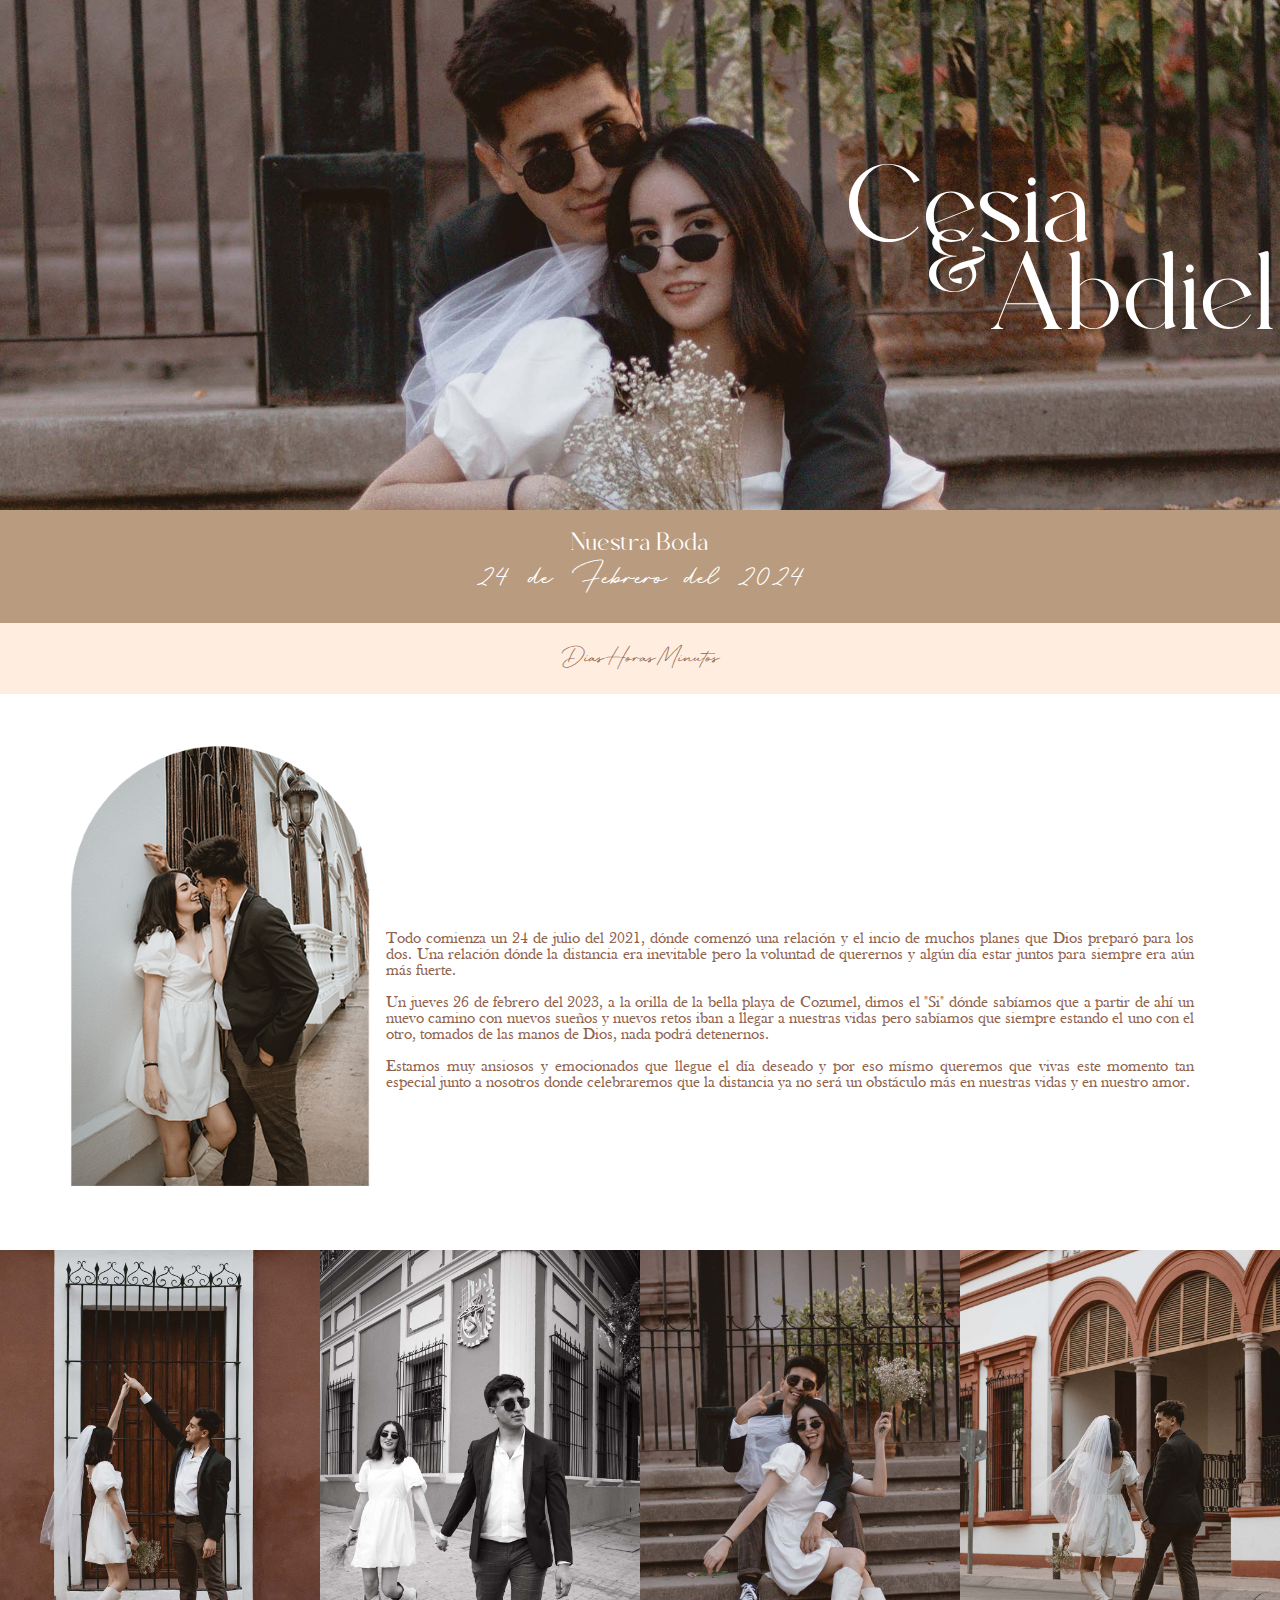
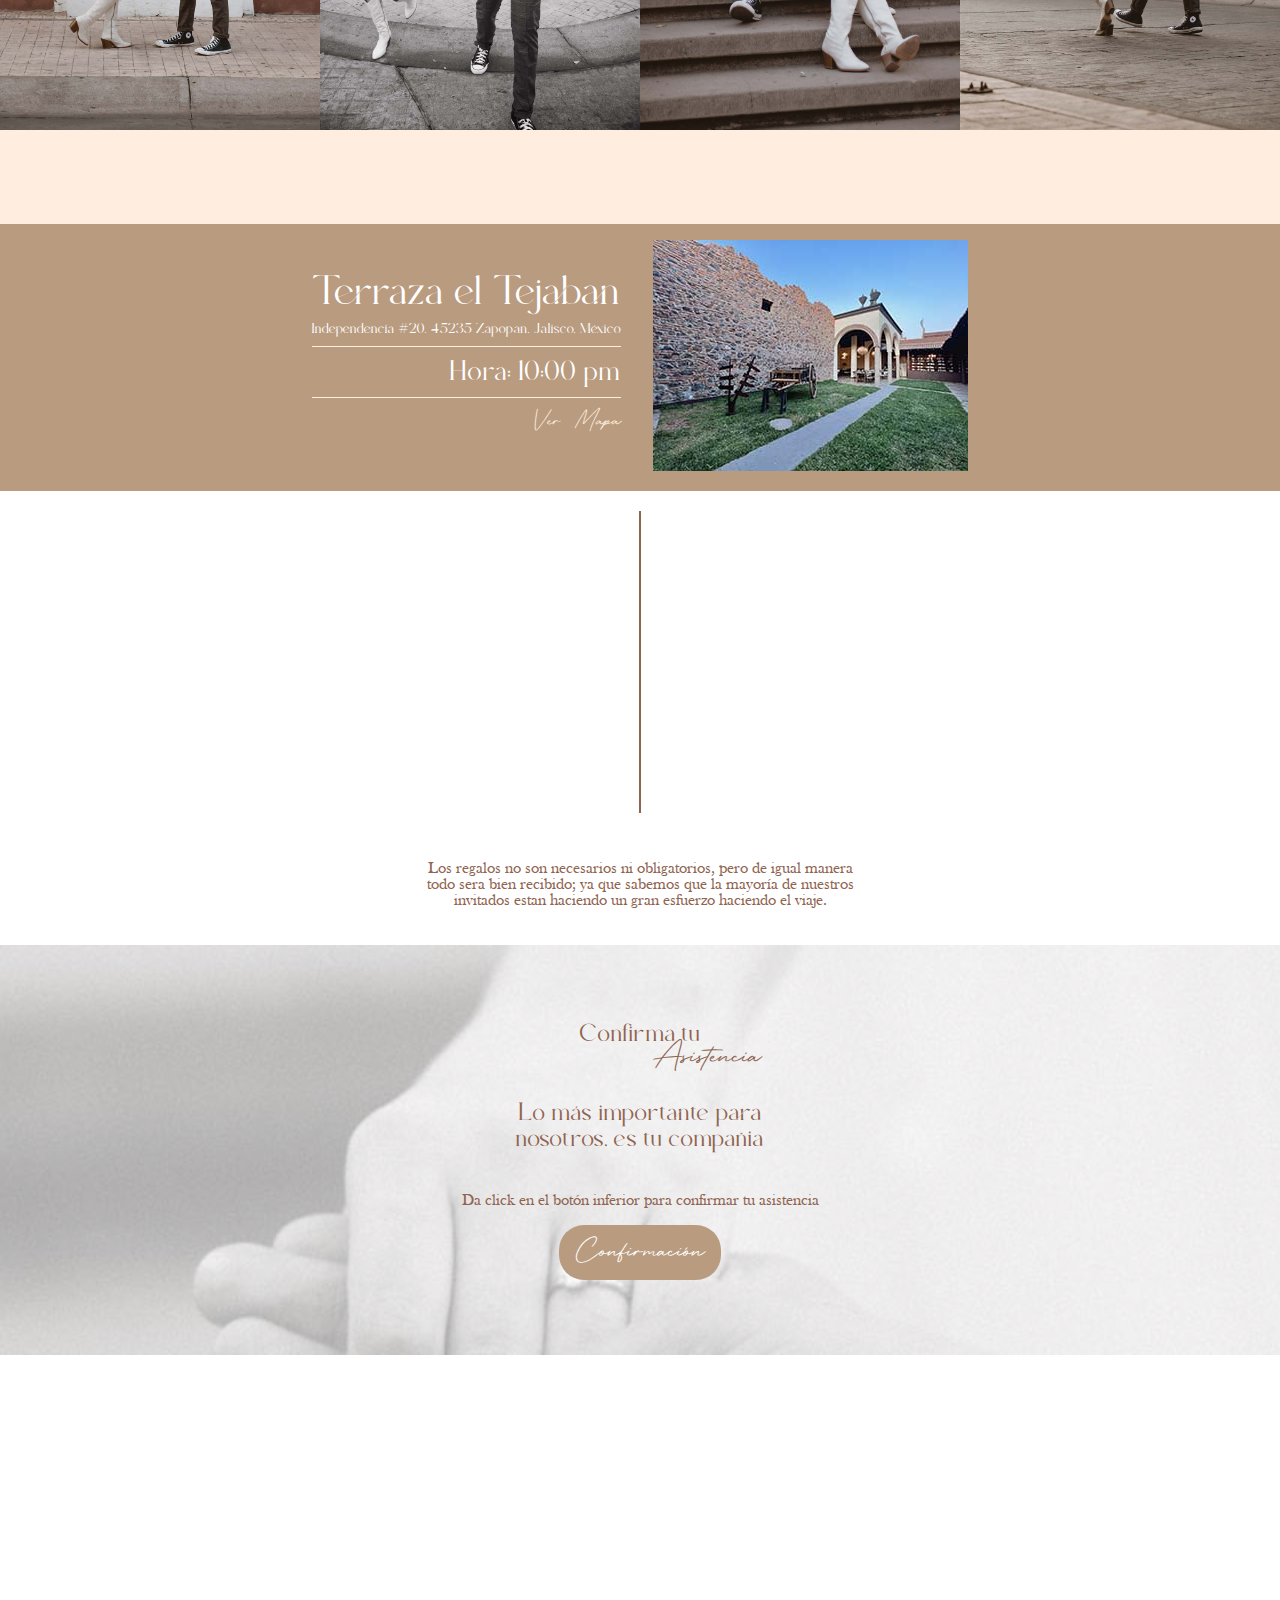
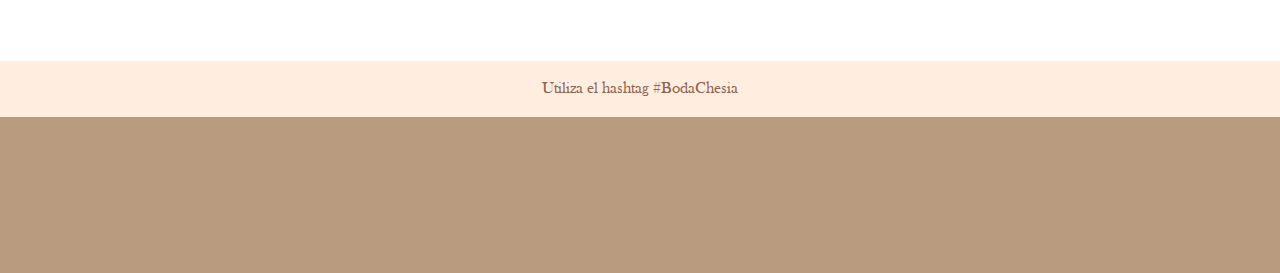
==== index.html @ f67766e8 "first commit" ====
<!DOCTYPE html>
<html lang="es">

<head>
    <meta charset="UTF-8">
    <meta name="viewport" content="width=device-width, initial-scale=1.0">
    <title>Cesia & Abdiel</title>
    <link rel="stylesheet" href="styles/fonts.css"> <!-- Link to your custom CSS -->
    <link rel="stylesheet" href="styles/styles.css"> <!-- Link to your custom CSS -->

</head>

<body>

    <!-- Header -->
    <section class="header-section">
        <div class="overlay fx-row ">
            <div class="fx-flex"></div>
            <div class="fx-flex"></div>
            <div class="fx-flex names">
                <h1 class=" fx-column fx-start">
                    <span>Cesia</span>
                    <span class="ml-10">
                        <span class="superindice">&</span><span>Abdiel</span>
                    </span>
                </h1>
            </div>
        </div>
    </section>

    <!-- Countdown -->
    <section class="countdown-section">
        <div class="inner-space section-tone-1">
            <h2 class="title-1">Nuestra Boda</h2>
            <span id="weddingDate" class="font-retro"></span>
        </div>
        <div class="inner-space section-tone-2 accent">
            <div class="fx-row">
                <div class="fx-column">
                    <span id="countdown-days" class="counter-text"></span>
                    <span class="font-retro">Dias</span>
                </div>
                <div class="fx-column">
                    <span id="countdown-hours" class="counter-text"></span>
                    <span class="font-retro">Horas</span>
                </div>
                <div class="fx-column">
                    <span id="countdown-minutes" class="counter-text"></span>
                    <span class="font-retro">Minutos</span>
                </div>
            </div>
        </div>
    </section>

    <!-- our story -->
    <section class="container">

        <div class="inner-space story-section accent">
            <div>
                <img class="story-image" data-src="./img/story.png" alt="Imagen Vertical">
            </div>

            <div>
                <div class="story-title">

                    <div class="hidden">
                        <span class="title-1">Nuestra</span>
                        <br>
                        <span class="title-2" style="margin-left: 1rem;">historia</span>
                    </div>


                </div>
                <div class="story-text">

                    <p>Todo comienza un 24 de julio del 2021, dónde comenzó una relación y
                        el incio de muchos planes que Dios preparó para los dos. Una relación
                        dónde la distancia era inevitable pero la voluntad de querernos y algún
                        día estar juntos para siempre era aún más fuerte.</p>
                    <p>Un jueves 26 de febrero del 2023, a la orilla de la bella playa de
                        Cozumel, dimos el "Si" dónde sabíamos que a partir de ahí un nuevo
                        camino con nuevos sueños y nuevos retos iban a llegar a nuestras vidas
                        pero sabíamos que siempre estando el uno con el otro, tomados de las
                        manos de Dios, nada podrá detenernos.</p>
                    <p>Estamos muy ansiosos y emocionados que llegue el día deseado y por eso
                        mísmo queremos que vivas este momento tan especial junto a nosotros
                        donde celebraremos que la distancia ya no será un obstáculo más en
                        nuestras vidas y en nuestro amor.</p>
                </div>
            </div>
        </div>
    </section>

    <!-- Gallery -->
    <!-- <section class="photo-grid ">        
        <div class="photo"><img src="./img/photo_grid_1.jpg" alt="Photo 1"></div>
        <div class="photo"><img src="./img/photo_grid_2.jpg" alt="Photo 2"></div>
        <div class="photo"><img src="./img/photo_grid_3.jpg" alt="Photo 3"></div>
        <div class="photo"><img src="./img/photo_grid_4.jpg" alt="Photo 4"></div>
    </section> -->

    <section class="photo-carousel">
        <div class="photo-wrapper">
            <div class="photo"><img src="./img/photo_grid_1.jpg" alt="Photo 1"></div>
            <div class="photo"><img src="./img/photo_grid_2.jpg" alt="Photo 2"></div>
            <div class="photo"><img src="./img/photo_grid_3.jpg" alt="Photo 3"></div>
            <div class="photo"><img src="./img/photo_grid_4.jpg" alt="Photo 4"></div>
            <div class="photo"><img src="./img/photo_grid_1.jpg" alt="Photo 1"></div>
            <div class="photo"><img src="./img/photo_grid_2.jpg" alt="Photo 2"></div>
            <div class="photo"><img src="./img/photo_grid_3.jpg" alt="Photo 3"></div>
            <div class="photo"><img src="./img/photo_grid_4.jpg" alt="Photo 4"></div>
            <div class="photo"><img src="./img/photo_grid_1.jpg" alt="Photo 1"></div>
            <div class="photo"><img src="./img/photo_grid_2.jpg" alt="Photo 2"></div>
            <div class="photo"><img src="./img/photo_grid_3.jpg" alt="Photo 3"></div>
            <div class="photo"><img src="./img/photo_grid_4.jpg" alt="Photo 4"></div>
            <div class="photo"><img src="./img/photo_grid_1.jpg" alt="Photo 1"></div>
            <div class="photo"><img src="./img/photo_grid_2.jpg" alt="Photo 2"></div>
            <div class="photo"><img src="./img/photo_grid_3.jpg" alt="Photo 3"></div>
            <div class="photo"><img src="./img/photo_grid_4.jpg" alt="Photo 4"></div>
        </div>
    </section>

    <!-- RSVP -->
    <section class="rsvp-section">
        <div class="inner-space section-tone-2 accent" style="margin-top: -4px;">
            <div class="fx-column hidden">
                <div>
                    <span class="title-1">Nos vemos en</span>
                    <br>
                    <span class="title-2" style="margin-left: 96px;">Guadalajara</span>
                </div>
            </div>

        </div>

        <div class="inner-space section-tone-1 rsvp-content">
            <div class="rsvp-text">
                <span class="rsvp-title">Terraza el Tejaban</span>
                <span class="rsvp-address">Independencia #20. 45235 Zapopan, Jalisco, México</span>
                <div class="rsvp-hour">
                    <span>Hora: </span>
                    <span id="weddingHour"></span>
                </div>
                <div class="rsvp-button">
                    <a href="https://maps.app.goo.gl/MXtgRLuuPYEogQt9A" class="font-retro" target="_blank">Ver Mapa</a>
                </div>
            </div>
            <div class="rsvp-image">
                <img data-src="./img/place_photo.jpeg" alt="Foto del lugar">
            </div>

        </div>

    </section>


    <!-- Gifts -->
    <section class="container">

        <div class="inner-space gift-section accent">

            <div class="gift-options">
                <a class="gift-option hidden"
                    href="https://www.amazon.com.mx/wedding/abdiel-hernández-cesia-moreno-tijuana-baja-california-february-2024/registry/2X92RBMS6CH62"
                    target="_blank">
                    <h4 class="font-retro gift-option-title">Mesa de regalos</h4>
                    <img data-src="./img/gift.jpg" alt="Imagen de Regalo">
                    <span class="gift-option-name">Amazon Wishlist</span>
                </a>

                <span class="h-separator"></span>
                <span class="v-separator"></span>

                <div class="gift-option hidden">
                    <h4 class="font-retro gift-option-title">LLuvia de Sobres</h4>
                    <img data-src="./img/letter.jpg" alt="Imagen de Sobre">
                    <span class="gift-option-name">
                        BBVA
                        <br>
                        4152 3139 1448 2109
                        <br>
                        Abdiel Hernández
                    </span>
                </div>
            </div>

            <p>
                Los regalos no son necesarios ni obligatorios, pero de igual manera <br class="br">
                todo sera bien recibido; ya que sabemos que la mayoría de nuestros <br class="br">
                invitados estan haciendo un gran esfuerzo haciendo el viaje.
            </p>


        </div>
    </section>

    <!-- Confirmation -->
    
    <section>
        <div class="confirmation-section parallax">
            <div class="container">
                <div class="overlay fx-column  ">

                    <div>
                        <span class="title-1 accent">Confirma tu</span>
                        <br>
                        <span class="title-2 accent" style="margin-left: 135px;">Asistencia</span>
                    </div>

                    <p class="title-1 accent">Lo más importante para <br class="br">nosotros, es tu compañia</p>

                    <p class="accent">Da click en el botón inferior para confirmar tu asistencia</p>

                    <a class="pill"
                        href="https://api.whatsapp.com/send?phone=6672749006&text=¡Hola! Quiero confirmar mi asistencia para tu boda. Nombre(s):"
                        target="_blank">Confirmación</a>

                </div>
            </div>
        </div>
    </section>



    <!-- Hotels -->
    <section class="hotels-section fx-column hidden">

        <div>
            <span class="title-1 accent">Sugerencias de</span>
            <br>
            <span class="title-2 accent" style="margin-left: 110px;">Hospedaje</span>
        </div>

        <ul class="hotel-items">
            <li>
                <p>City Express Plus by Marriot <br>Guadalajara Palomar</p>
                <a class="pill pill-small " href="https://maps.app.goo.gl/CATogBm2qXoJynQ46" target="_blank">Ver
                    mapa</a>
            </li>
            <li>
                <p>Microtel Inn & Suits by <br>Wyndham Guadalajara Sur</p>
                <a class="pill pill-small " href="https://maps.app.goo.gl/UjNMhFTZEELiPrJ59" target="_blank">Ver
                    mapa</a>
            </li>
            <li>
                <p>Hotel Marquiz</p>
                <a class="pill pill-small " href="https://maps.app.goo.gl/MMKZqws3uz5RB5eQ6" target="_blank">Ver
                    mapa</a>
            </li>
            <li>
                <p>Ramada Encore Guadalajra Sur</p>
                <a class="pill pill-small " href="https://maps.app.goo.gl/v4FWWHQpMEMhumqv8" target="_blank">Ver
                    mapa</a>
            </li>
        </ul>


    </section>

    <!-- Footer -->
    <footer>
        <div class="inner-space section-tone-2 accent">
            <div>
                <span>Utiliza el hashtag #BodaChesia</span>
            </div>

        </div>

        <div class="section-tone-1" style="padding: 64px 0;">
            <span class="title-2 hidden">¡Te esperamos!</span>
        </div>

    </footer>

    <script src="index.js"></script> <!-- Link to your custom JS script -->
    <script>
        const eventInfo = {
            date: '2024-02-24T22:00:00Z'
        };


        document.addEventListener('DOMContentLoaded', function () {
            setWeedingDate(eventInfo.date);
            initCountdown(eventInfo.date);
            loadImages();
            initScollElements();
            initCarousel();            
        });
    </script>
</body>

</html>
---- styles/fonts.css ----
/* Add your custom CSS styles here */
/* For custom fonts, use @font-face to import them */
@font-face {
    font-family: 'Baskvill';
    src: url('../fonts/BASKVILL.TTF') format('truetype');
}

@font-face {
    font-family: 'SacredValley';
    src: url('../fonts/Sacred_Valley.ttf') format('truetype');
}

@font-face {
    font-family: 'RetroSignature';
    src: url('../fonts/retro-signature.regular.otf') format('opentype');
}
---- styles/styles.css ----
:root {
    --primary-color: #b99b80;
    --secondary-color: #ffeedf;
    --accent-color: #8f6450;
}


.container {
    width: 100%;
    margin-right: auto;
    margin-left: auto;
}

@media (min-width: 576px) {
    .container {
        max-width: 540px;
    }
}

@media (min-width: 768px) {
    .container {
        max-width: 720px;
    }
}

@media (min-width: 992px) {
    .container {
        max-width: 960px;
    }
}

@media (min-width: 1200px) {
    .container {
        max-width: 1140px;
    }
}

.primary {
    color: var(--primary-color);
}

.secondary {
    color: var(--secondary-color);
}

.accent {
    color: var(--accent-color);
}


body {
    font-family: 'Baskvill', sans-serif;
    margin: 0;
    font-weight: lighter;
    color: var(--primary-color)
}


.header-section {
    position: relative;
    background-image: url('../img/header.jpg');
    background-size: 112%;
    background-repeat: no-repeat;
    background-position: top center;
    background-position-y: -6.25rem;
    height: 12.5rem;


}


.overlay {
    position: absolute;
    top: 0;
    left: 0;
    width: 100%;
    height: 100%;
    text-align: center;
    color: #fff;



}

.fx-row {
    display: flex;
    flex-direction: row;
    justify-content: center;
    align-items: center;
}

.fx-wrap {
    flex-wrap: wrap;
}

.fx-flex {
    flex: 1;
}

.fx-column {
    display: flex;
    flex-direction: column;
    justify-content: center;
    align-items: center;
}

.fx-start {
    box-sizing: border-box;
    place-content: flex-start;
    align-items: flex-start;
}

h1,
h2,
h3,
h4,
h5 {
    font-weight: lighter;
    margin: 0;
}

.title-1 {
    font-size: 1.5625rem;
    font-family: 'SacredValley', sans-serif;
}

.title-2 {
    font-size: 2.875rem;
    font-family: 'RetroSignature', sans-serif;
    line-height: 1.375rem;
}



.superindice {
    font-size: 0.8em;
    /* Ajusta el tamaño según tus preferencias */
    vertical-align: text-top;
}

.ml-10 {
    margin-left: 1.9375rem;
}



.countdown-section {
    text-align: center;
}


.inner-space {
    padding: 1.25rem 0;
}

.section-tone-1 {
    color: white;
    background-color: var(--primary-color);
}


.section-tone-2 {
    background-color: var(--secondary-color);
}

#weddingDate {
    font-size: 3rem;
}

.font-retro {
    font-family: 'RetroSignature', sans-serif;
    font-size: 2rem;
}

.counter-text {
    font-family: 'Baskvill';
    font-size: 2rem;
    padding: 0 1rem;
}

.story-section .story-title {
    margin: 0 1rem;
}

.story-section .story-title,
.story-section .story-text,
.story-section .story-image {
    padding-top: 2rem;
}

.container p {
    margin-left: 1rem;
    margin-right: 1rem;
}

.story-title {
    flex-direction: row;
    box-sizing: border-box;
    display: flex;
    place-content: center flex-end;
    align-items: center;
}


.story-image {
    max-width: 18.75rem;
}

.story-text {
    text-align: justify;
}


.photo-grid {
    display: grid;
    grid-template-columns: repeat(4, 1fr);
}

.effect {
    opacity: 1;
    transition: opacity 0.5s;
}

.hidden {
    opacity: 0;
    transition: opacity 0.5s ease;
}

.photo img {
    width: 100%;
    height: auto;
}




.photo-carousel {
    overflow-x: auto;
    white-space: nowrap;
}

.photo-wrapper {
    display: inline-flex;
    transition: transform 0.5s ease-out;
}

.photo-carousel .photo {
    flex: 0 0 25%;
    /* Ajusta el ancho de cada foto según tus necesidades */

    /* Espacio entre fotos */
}

.photo-carousel .photo img {
    max-width: 100%;
}





.names {
    font-size: 1.375rem;
    display: inline-block;
    line-height: 1.375rem;
    font-family: 'SacredValley', sans-serif;
}

.story-section {
    display: flex;
    flex-direction: column;
    justify-content: center;
    align-items: center;
    margin-bottom: 2.5rem;
}

.rsvp-content {

    font-family: 'SacredValley', sans-serif;
    padding: 1rem 2rem;
}

.rsvp-title {
    font-size: 2.58rem;
}

.rsvp-text {
    flex-direction: column;
    box-sizing: border-box;
    display: flex;
    place-content: stretch flex-start;
    align-items: stretch;
    max-width: 100%;
    text-align: center;
}

.rsvp-address {

    font-size: .9rem;
    line-height: 2rem;
}

.rsvp-hour {
    font-size: 1.78rem;
    padding: 0.625rem 0;
    text-align: right;

    border: 0.0625rem solid var(--secondary-color);
    border-right: none;
    border-left: none;
}

.rsvp-button {
    text-align: right;
    margin: 0.5rem 0;
}

.rsvp-button a {
    text-decoration: none;
    color: var(--secondary-color);
}

.rsvp-image {
    text-align: center;
}




.gift-section {
    height: 100%;
    flex-direction: column;
    box-sizing: border-box;
    display: flex;
    place-content: stretch flex-start;
    align-items: stretch;
    max-width: 100%;
    gap: 2rem;
}

.gift-section .gift-options {
    flex-direction: column;
    box-sizing: border-box;
    display: flex;
    place-content: center flex-start;
    align-items: center;
    gap: 2rem;
}

.gift-option {
    height: 18.75rem;
    flex-direction: column;
    box-sizing: border-box;
    display: flex;
    place-content: center;
    align-items: center;
}

.gift-option .gift-option-title {
    font-size: 3.5rem;

}

.gift-option .gift-option-name {
    font-size: 1.4rem;
    text-align: center;
    height: 3.25rem;
    flex-direction: column;
    box-sizing: border-box;
    display: flex;
    place-content: center;
    align-items: center;

}


.gift-section a {
    text-decoration: none;
    color: var(--accent-color);
}

.gift-section p {
    text-align: center;

}

.gift-section .h-separator {
    width: 20%;
    border: 0.0625rem solid var(--accent-color);
    border-right: none;
    border-left: none;
}

.gift-section .v-separator {
    height: 18.75rem;
    border: 0.0625rem solid var(--accent-color);
}

.gift-option {
    min-width: 17.375rem;
}

.gift-option img {
    max-width: 11.25rem;
}


.confirmation-section {
    position: relative;
    background-image: url('../img/confirmation.jpg');
    background-size: 185%;
    background-repeat: no-repeat;
    background-position-x: center;
    background-position-y: bottom;
    height: 25rem;
}

.confirmation-section .overlay {
    color: var(--primary-color);
    background-color: rgba(255, 255, 255, .66);
    text-align: center;
}

.pill {
    padding: 0.5rem 1rem;
    background-color: var(--primary-color);
    color: #fff;
    border-radius: 1.5625rem;
    cursor: pointer;
    font-family: 'RetroSignature';
    font-size: 2.5rem;
    text-decoration: none;
}

.pill-small {
    padding: 0.25rem 0.5rem;
    font-size: 1.5rem;
}

.parallax-container .pill {
    position: absolute;
    bottom: -1.5rem;
    left: 50%;
    transform: translateX(-50%);
}


.hotels-section {
    margin: 4rem 0;
}

.hotels-section .hotel-items {
    height: 100%;
    flex-direction: column;
    box-sizing: border-box;
    display: flex;
    place-content: stretch flex-start;
    align-items: stretch;
    max-width: 100%;
}

.grid-container {
    display: grid;
    grid-template-columns: repeat(2, 1fr);
    grid-template-rows: repeat(2, 1fr);
    gap: 0.625rem;
}

.grid-item {
    padding: 1.25rem;
    text-align: center;
}

footer {
    text-align: center;
}

.parallax-container {
    position: relative;
    overflow: hidden;    
    height: 25rem;
}

.parallax-container .parallax {
    position: absolute;
    top: 0;
    left: 0;
    right: 0;
    bottom: 0;
    z-index: -1;
}

.parallax-container .parallax img {
    opacity: 0;
    position: absolute;
    left: 50%;
    bottom: 0;
    min-width: 100%;
    min-height: 100%;
    -webkit-transform: translate3d(0, 0, 0);
    transform: translate3d(0, 0, 0);
    -webkit-transform: translateX(-50%);
    transform: translateX(-50%);
}


/* Extra small devices (phones, portrait) */
@media only screen and (max-width: 767px) {

    /* CSS for phones in portrait mode */
    .h-separator {
        display: block;
    }

    .v-separator {
        display: none;
    }

    .br {
        display: none;
    }
}


/* Extra small devices (phones, landscape) */
@media only screen and (min-width: 768px) and (max-width: 991px) {



    /* CSS for phones in landscape mode */
    .header-section {
        background-size: cover;
        background-size: 116%;
        background-position-y: -12.5rem;
        height: 25.625rem;
    }

    .names {
        font-size: 2.1rem;
        display: inline-block;
        line-height: 2.1875rem;
    }

    .ml-10 {
        margin-left: 2.875rem;
    }

    .story-section {

        flex-direction: row;
        box-sizing: border-box;
        display: flex;
        place-content: center space-evenly;
        align-items: center;
    }

    .rsvp-content {
        flex-direction: row;
        box-sizing: border-box;
        display: flex;
        place-content: flex-start space-evenly;
        align-items: center;
    }

    .gift-section .gift-options {
        height: 100%;
        flex-direction: row;
        box-sizing: border-box;
        display: flex;
        place-content: center space-evenly;
        align-items: stretch;
    }

    .confirmation-section {
        height: 25.625rem;

        background-size: 120%;

        background-position-x: left;
        background-position-y: bottom;
    }

    .hotels-section .hotel-items {

        flex-direction: row;
        box-sizing: border-box;
        display: flex;
        place-content: center space-between;
        align-items: center;
        flex-flow: wrap;
        gap: 2rem
    }

    .hotels-section .hotel-items p {
        min-height: 2.25rem;
    }

}

/* Small devices (tablets) */
@media only screen and (min-width: 992px) and (max-width: 1199px) {

    /* CSS for tablets */
    .header-section {
        background-size: cover;
        background-size: 120%;
        background-position-y: -20.75rem;
        height: 31.875rem;
    }

    .names {
        font-size: 3.5rem;
        display: inline-block;
        line-height: 3.5rem;
    }

    .ml-10 {
        margin-left: 5rem;
    }

    .story-section {

        flex-direction: row;
        box-sizing: border-box;
        display: flex;
        place-content: center space-evenly;
        align-items: center;
    }

    .rsvp-content {
        flex-direction: row;
        box-sizing: border-box;
        display: flex;
        place-content: center;
        align-items: center;
        gap: 2rem;
    }

    .gift-section .gift-options {
        height: 100%;
        flex-direction: row;
        box-sizing: border-box;
        display: flex;
        place-content: center space-evenly;
        align-items: stretch;
    }

    .confirmation-section {
        height: 25.625rem;

        background-size: 120%;

        background-position-x: left;
        background-position-y: bottom;
    }

    .hotels-section .hotel-items {

        flex-direction: row;
        box-sizing: border-box;
        display: flex;
        place-content: center space-between;
        align-items: center;
        flex-flow: wrap;
        gap: 2rem
    }

    .hotels-section .hotel-items p {
        min-height: 2.25rem;
    }
}

/* Medium devices (small PCs and desktops) */
@media only screen and (min-width: 1200px) and (max-width: 1599px) {
    /* CSS for small PCs/desktops */

    .header-section {
        background-size: cover;
        background-size: 100%;
        background-position-y: -25rem;
        height: 31.875rem;
    }

    .names {
        font-size: 3.5rem;
        display: inline-block;
        line-height: 3.5rem;
    }

    .ml-10 {
        margin-left: 5rem;
    }

    .story-section {

        flex-direction: row;
        box-sizing: border-box;
        display: flex;
        place-content: center center;
        align-items: center;
    }

    .rsvp-content {
        flex-direction: row;
        box-sizing: border-box;
        display: flex;
        place-content: center;
        align-items: center;
        gap: 2rem
    }

    .gift-section .gift-options {
        height: 100%;
        flex-direction: row;
        box-sizing: border-box;
        display: flex;
        place-content: center space-evenly;
        align-items: stretch;
    }

    .confirmation-section {
        height: 25.625rem;

        background-size: 120%;

        background-position-x: left;
        background-position-y: -71.875rem;
    }

    .hotels-section .hotel-items {

        flex-direction: row;
        box-sizing: border-box;
        display: flex;
        place-content: center space-between;
        align-items: center;
        flex-flow: wrap;
        gap: 2rem
    }

    .hotels-section .hotel-items p {
        min-height: 2.25rem;
    }

}

/* Large devices (large PCs and desktops) */
@media only screen and (min-width: 1600px) {

    /* CSS for large PCs/desktops */
    .header-section {
        background-size: cover;
        background-size: 100%;
        background-position-y: -27rem;
        height: 44.375rem;
    }

    .names {
        font-size: 3.5rem;
        display: inline-block;
        line-height: 3.5rem;
    }

    .ml-10 {
        margin-left: 5rem;
    }

    .story-section {

        flex-direction: row;
        box-sizing: border-box;
        display: flex;
        place-content: center center;
        align-items: center;

        padding: 5rem 0;
    }

    .rsvp-content {
        flex-direction: row;
        box-sizing: border-box;
        display: flex;
        place-content: center;
        align-items: center;
        gap: 2rem
    }

    .gift-section .gift-options {
        height: 100%;
        flex-direction: row;
        box-sizing: border-box;
        display: flex;
        place-content: center space-evenly;
        align-items: stretch;
    }

    .confirmation-section {
        height: 25.625rem;

        background-size: 115%;

        background-position-x: left;
        background-position-y: -97.0625rem;
    }

    .hotels-section .hotel-items {

        flex-direction: row;
        box-sizing: border-box;
        display: flex;
        place-content: center space-between;
        align-items: center;
        flex-flow: wrap;
        gap: 2rem
    }

    .hotels-section .hotel-items p {
        min-height: 2.25rem;
    }
}

/* Large devices (large PCs and desktops) */
@media only screen and (min-width: 2400px) {

    /* CSS for large PCs/desktops */
    .header-section {
        background-size: cover;
        background-size: 100%;
        background-position-y: -51rem;
        height: 44.375rem;
    }

    .names {
        font-size: 3.5rem;
        display: inline-block;
        line-height: 3.5rem;
    }

    .ml-10 {
        margin-left: 5rem;
    }

    .story-section {

        flex-direction: row;
        box-sizing: border-box;
        display: flex;
        place-content: center center;
        align-items: center;

        padding: 5rem 0;
    }

    .rsvp-content {
        flex-direction: row;
        box-sizing: border-box;
        display: flex;
        place-content: center;
        align-items: center;
        gap: 2rem
    }

    .gift-section .gift-options {
        height: 100%;
        flex-direction: row;
        box-sizing: border-box;
        display: flex;
        place-content: center space-evenly;
        align-items: stretch;
    }

    .confirmation-section {
        height: 25.625rem;

        background-size: 100%;

        background-position-x: left;
        background-position-y: -130rem;
    }

    .hotels-section .hotel-items {

        flex-direction: row;
        box-sizing: border-box;
        display: flex;
        place-content: center space-between;
        align-items: center;
        flex-flow: wrap;
        gap: 2rem
    }

    .hotels-section .hotel-items p {
        min-height: 2.25rem;
    }
}


/* Styles for screens greater than mobile */
@media only screen and (min-width: 768px) {

    /* Add your styles here */
    .h-separator {
        display: none;
    }

    .v-separator {
        display: block;
    }
}
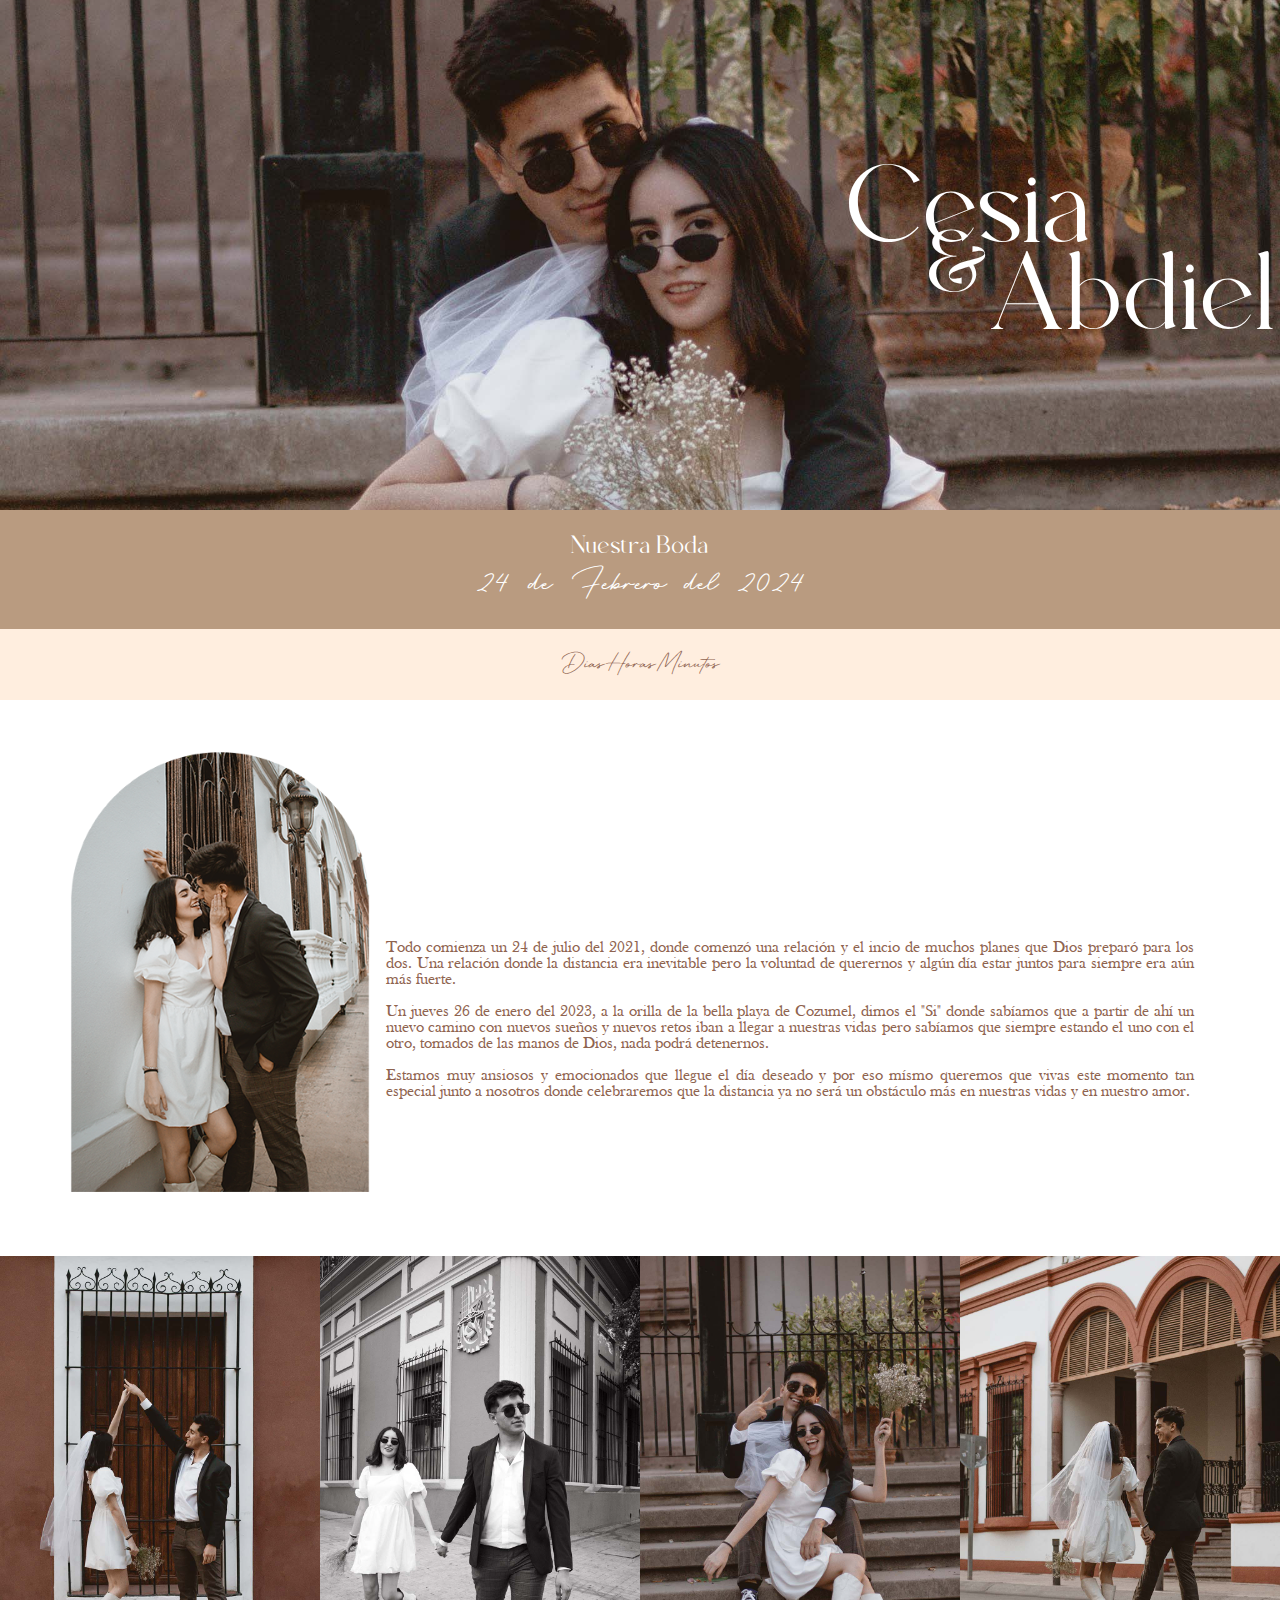
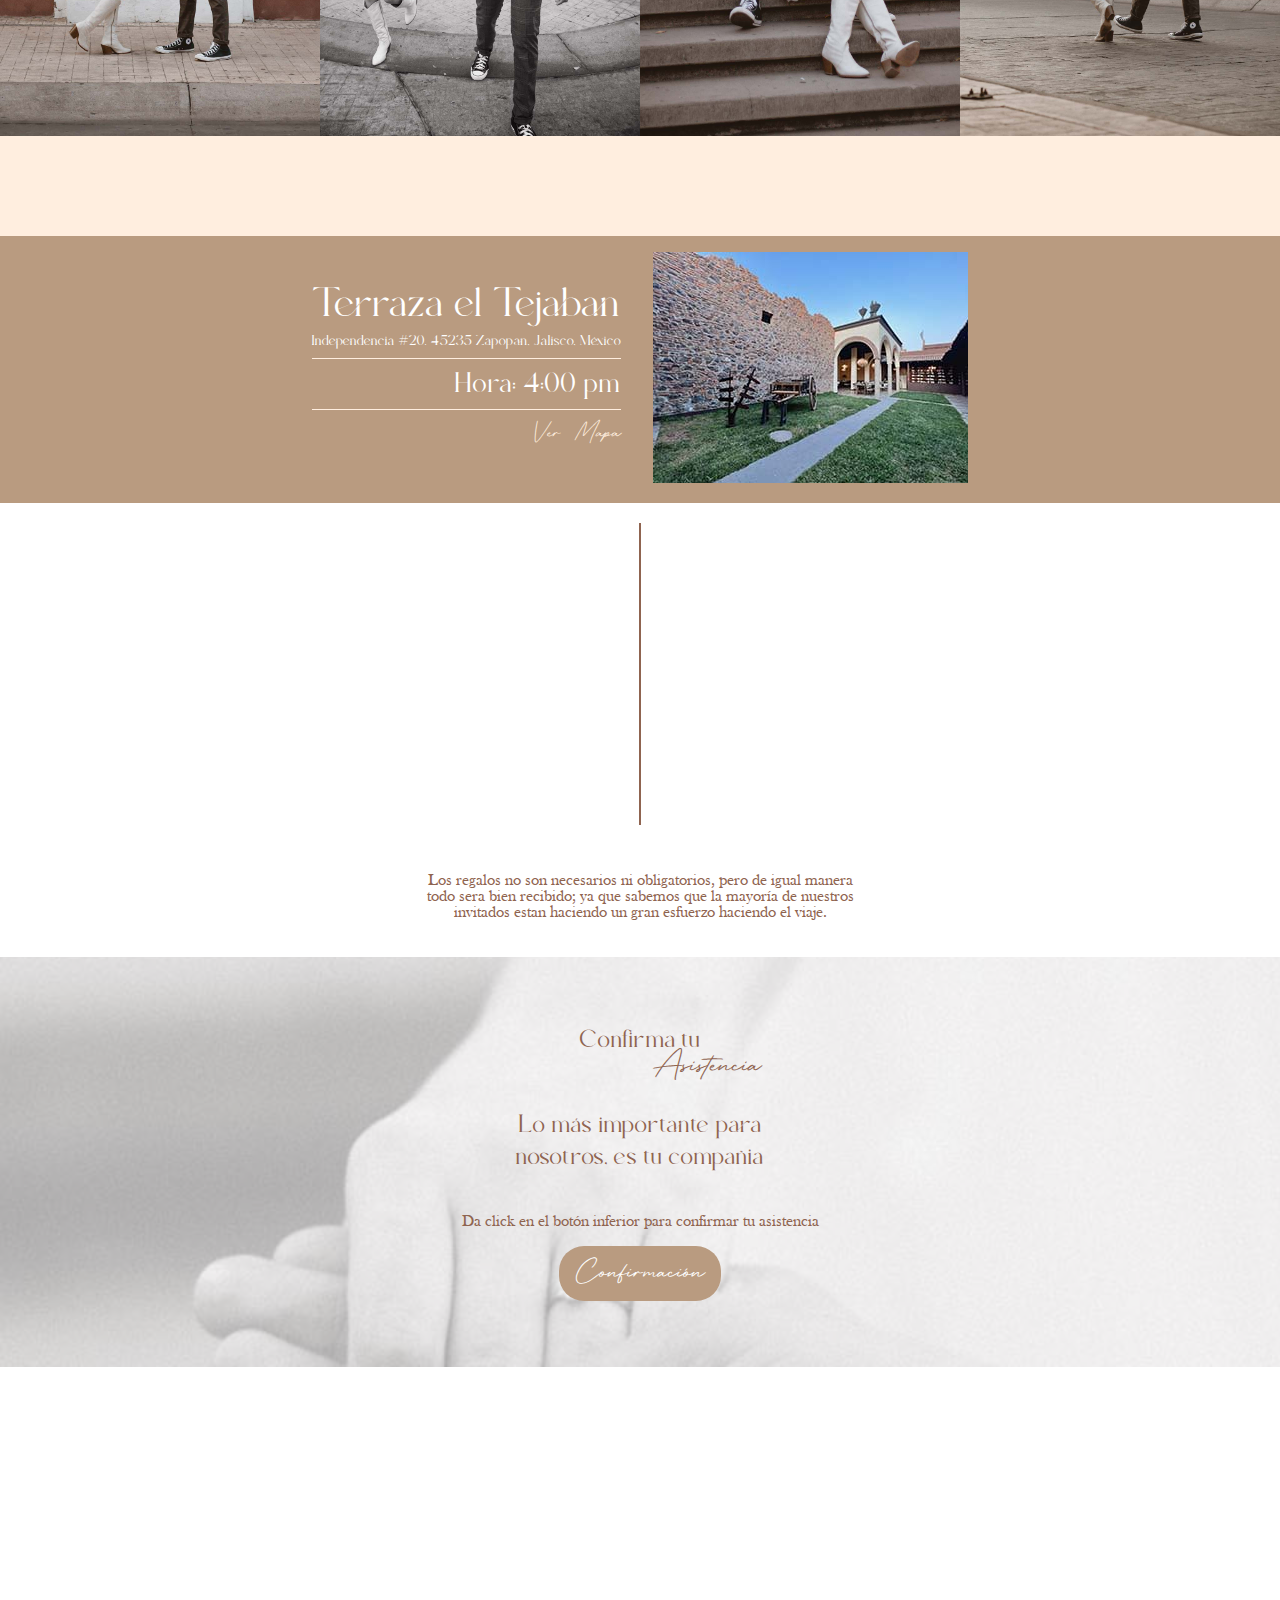
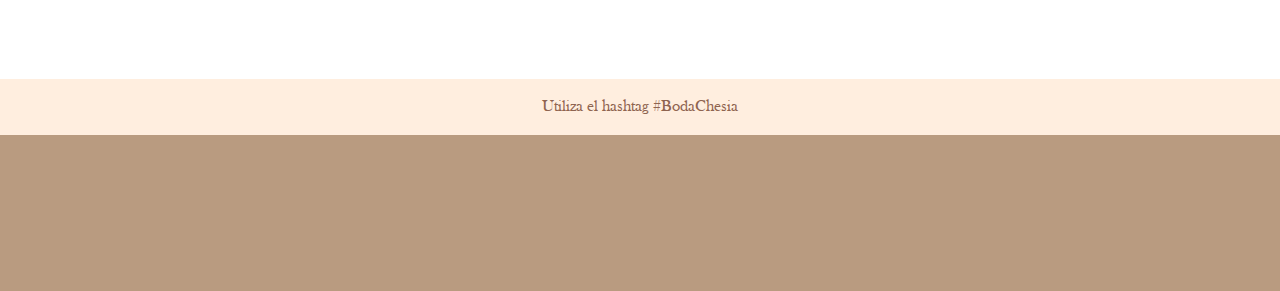
==== commit aafdf468: "fix" ====
--- a/index.html
+++ b/index.html
@@ -4,24 +4,29 @@
 <head>
     <meta charset="UTF-8">
     <meta name="viewport" content="width=device-width, initial-scale=1.0">
-    <title>Cesia & Abdiel</title>
+    <meta property="og:title" content="Nuestra Boda | Cesia y Abdiel">
+    <meta property="og:description" content="24 de febrero de 2024">
+    <meta property="og:image" content="https://chesia.web.app/img/preview_photo.jpg">
+    
+    <title>Nuestra boda</title>
     <link rel="stylesheet" href="styles/fonts.css"> <!-- Link to your custom CSS -->
     <link rel="stylesheet" href="styles/styles.css"> <!-- Link to your custom CSS -->
+    <link rel="stylesheet" href="styles/photo.modal.css">
 
 </head>
 
 <body>
 
     <!-- Header -->
-    <section class="header-section">
+    <section id="my-header-section" class="my-section header-section">
         <div class="overlay fx-row ">
             <div class="fx-flex"></div>
             <div class="fx-flex"></div>
             <div class="fx-flex names">
                 <h1 class=" fx-column fx-start">
-                    <span>Cesia</span>
+                    <span id="brideName"></span>
                     <span class="ml-10">
-                        <span class="superindice">&</span><span>Abdiel</span>
+                        <span class="superindice">&</span><span id="groomName"></span>
                     </span>
                 </h1>
             </div>
@@ -29,7 +34,7 @@
     </section>
 
     <!-- Countdown -->
-    <section class="countdown-section">
+    <section id="my-countdown-section" class="my-section countdown-section">
         <div class="inner-space section-tone-1">
             <h2 class="title-1">Nuestra Boda</h2>
             <span id="weddingDate" class="font-retro"></span>
@@ -53,7 +58,7 @@
     </section>
 
     <!-- our story -->
-    <section class="container">
+    <section id="my-story-section" class="my-section container">
 
         <div class="inner-space story-section accent">
             <div>
@@ -73,12 +78,12 @@
                 </div>
                 <div class="story-text">
 
-                    <p>Todo comienza un 24 de julio del 2021, dónde comenzó una relación y
+                    <p>Todo comienza un 24 de julio del 2021, donde comenzó una relación y
                         el incio de muchos planes que Dios preparó para los dos. Una relación
-                        dónde la distancia era inevitable pero la voluntad de querernos y algún
+                        donde la distancia era inevitable pero la voluntad de querernos y algún
                         día estar juntos para siempre era aún más fuerte.</p>
-                    <p>Un jueves 26 de febrero del 2023, a la orilla de la bella playa de
-                        Cozumel, dimos el "Si" dónde sabíamos que a partir de ahí un nuevo
+                    <p>Un jueves 26 de enero del 2023, a la orilla de la bella playa de
+                        Cozumel, dimos el "Si" donde sabíamos que a partir de ahí un nuevo
                         camino con nuevos sueños y nuevos retos iban a llegar a nuestras vidas
                         pero sabíamos que siempre estando el uno con el otro, tomados de las
                         manos de Dios, nada podrá detenernos.</p>
@@ -92,36 +97,31 @@
     </section>
 
     <!-- Gallery -->
-    <!-- <section class="photo-grid ">        
-        <div class="photo"><img src="./img/photo_grid_1.jpg" alt="Photo 1"></div>
-        <div class="photo"><img src="./img/photo_grid_2.jpg" alt="Photo 2"></div>
-        <div class="photo"><img src="./img/photo_grid_3.jpg" alt="Photo 3"></div>
-        <div class="photo"><img src="./img/photo_grid_4.jpg" alt="Photo 4"></div>
-    </section> -->
-
-    <section class="photo-carousel">
+    <section id="my-carousel-section" class="my-section photo-carousel">
         <div class="photo-wrapper">
-            <div class="photo"><img src="./img/photo_grid_1.jpg" alt="Photo 1"></div>
-            <div class="photo"><img src="./img/photo_grid_2.jpg" alt="Photo 2"></div>
-            <div class="photo"><img src="./img/photo_grid_3.jpg" alt="Photo 3"></div>
-            <div class="photo"><img src="./img/photo_grid_4.jpg" alt="Photo 4"></div>
-            <div class="photo"><img src="./img/photo_grid_1.jpg" alt="Photo 1"></div>
-            <div class="photo"><img src="./img/photo_grid_2.jpg" alt="Photo 2"></div>
-            <div class="photo"><img src="./img/photo_grid_3.jpg" alt="Photo 3"></div>
-            <div class="photo"><img src="./img/photo_grid_4.jpg" alt="Photo 4"></div>
-            <div class="photo"><img src="./img/photo_grid_1.jpg" alt="Photo 1"></div>
-            <div class="photo"><img src="./img/photo_grid_2.jpg" alt="Photo 2"></div>
-            <div class="photo"><img src="./img/photo_grid_3.jpg" alt="Photo 3"></div>
-            <div class="photo"><img src="./img/photo_grid_4.jpg" alt="Photo 4"></div>
-            <div class="photo"><img src="./img/photo_grid_1.jpg" alt="Photo 1"></div>
-            <div class="photo"><img src="./img/photo_grid_2.jpg" alt="Photo 2"></div>
-            <div class="photo"><img src="./img/photo_grid_3.jpg" alt="Photo 3"></div>
-            <div class="photo"><img src="./img/photo_grid_4.jpg" alt="Photo 4"></div>
-        </div>
-    </section>
+            <div class="photo"><img data-src="./img/photo_grid_1.jpg" alt="Photo 1"></div>
+            <div class="photo"><img data-src="./img/photo_grid_2.jpg" alt="Photo 2"></div>
+            <div class="photo"><img data-src="./img/photo_grid_3.jpg" alt="Photo 3"></div>
+            <div class="photo"><img data-src="./img/photo_grid_4.jpg" alt="Photo 4"></div>
+            <div class="photo"><img data-src="./img/photo_grid_5.jpg" alt="Photo 5"></div>
+            <div class="photo"><img data-src="./img/photo_grid_6.jpg" alt="Photo 6"></div>
+            <div class="photo"><img data-src="./img/photo_grid_7.jpg" alt="Photo 7"></div>
+            <div class="photo"><img data-src="./img/photo_grid_8.jpg" alt="Photo 8"></div>
+            <div class="photo"><img data-src="./img/photo_grid_1.jpg" alt="Photo 1"></div>
+            <div class="photo"><img data-src="./img/photo_grid_2.jpg" alt="Photo 2"></div>
+            <div class="photo"><img data-src="./img/photo_grid_3.jpg" alt="Photo 3"></div>
+            <div class="photo"><img data-src="./img/photo_grid_4.jpg" alt="Photo 4"></div>
+            <div class="photo"><img data-src="./img/photo_grid_5.jpg" alt="Photo 5"></div>
+            <div class="photo"><img data-src="./img/photo_grid_6.jpg" alt="Photo 6"></div>
+            <div class="photo"><img data-src="./img/photo_grid_7.jpg" alt="Photo 7"></div>
+            <div class="photo"><img data-src="./img/photo_grid_8.jpg" alt="Photo 8"></div>
+        </div>
+    </section>
+
+
 
     <!-- RSVP -->
-    <section class="rsvp-section">
+    <section id="my-rsvp-section" class="my-section rsvp-section">
         <div class="inner-space section-tone-2 accent" style="margin-top: -4px;">
             <div class="fx-column hidden">
                 <div>
@@ -135,27 +135,27 @@
 
         <div class="inner-space section-tone-1 rsvp-content">
             <div class="rsvp-text">
-                <span class="rsvp-title">Terraza el Tejaban</span>
-                <span class="rsvp-address">Independencia #20. 45235 Zapopan, Jalisco, México</span>
+                <span id="rsvpTitle" class="rsvp-title"></span>
+                <span id="rsvpAddress" class="rsvp-address"></span>
                 <div class="rsvp-hour">
                     <span>Hora: </span>
-                    <span id="weddingHour"></span>
+                    <span id="rsvpHour"></span>
                 </div>
                 <div class="rsvp-button">
-                    <a href="https://maps.app.goo.gl/MXtgRLuuPYEogQt9A" class="font-retro" target="_blank">Ver Mapa</a>
+                    <a id="rsvpLink" href="https://maps.app.goo.gl/MXtgRLuuPYEogQt9A" class="font-retro"
+                        target="_blank">Ver Mapa</a>
                 </div>
             </div>
             <div class="rsvp-image">
-                <img data-src="./img/place_photo.jpeg" alt="Foto del lugar">
-            </div>
-
-        </div>
-
-    </section>
-
+                <img id="rsvpImage" alt="Foto del lugar">
+            </div>
+
+        </div>
+
+    </section>
 
     <!-- Gifts -->
-    <section class="container">
+    <section id="my-gifts-section" class="my-section container">
 
         <div class="inner-space gift-section accent">
 
@@ -195,8 +195,7 @@
     </section>
 
     <!-- Confirmation -->
-    
-    <section>
+    <section id="my-congirmation-section" class="my-section">
         <div class="confirmation-section parallax">
             <div class="container">
                 <div class="overlay fx-column  ">
@@ -220,45 +219,44 @@
         </div>
     </section>
 
-
-
     <!-- Hotels -->
-    <section class="hotels-section fx-column hidden">
-
-        <div>
-            <span class="title-1 accent">Sugerencias de</span>
-            <br>
-            <span class="title-2 accent" style="margin-left: 110px;">Hospedaje</span>
-        </div>
-
-        <ul class="hotel-items">
-            <li>
-                <p>City Express Plus by Marriot <br>Guadalajara Palomar</p>
-                <a class="pill pill-small " href="https://maps.app.goo.gl/CATogBm2qXoJynQ46" target="_blank">Ver
-                    mapa</a>
-            </li>
-            <li>
-                <p>Microtel Inn & Suits by <br>Wyndham Guadalajara Sur</p>
-                <a class="pill pill-small " href="https://maps.app.goo.gl/UjNMhFTZEELiPrJ59" target="_blank">Ver
-                    mapa</a>
-            </li>
-            <li>
-                <p>Hotel Marquiz</p>
-                <a class="pill pill-small " href="https://maps.app.goo.gl/MMKZqws3uz5RB5eQ6" target="_blank">Ver
-                    mapa</a>
-            </li>
-            <li>
-                <p>Ramada Encore Guadalajra Sur</p>
-                <a class="pill pill-small " href="https://maps.app.goo.gl/v4FWWHQpMEMhumqv8" target="_blank">Ver
-                    mapa</a>
-            </li>
-        </ul>
-
-
-    </section>
-
+    <section id="my-hotels-section" class="my-section">
+        <div class="hotels-section fx-column hidden">
+
+            <div>
+                <span class="title-1 accent">Sugerencias de</span>
+                <br>
+                <span class="title-2 accent" style="margin-left: 110px;">Hospedaje</span>
+            </div>
+
+            <ul class="hotel-items">
+                <li>
+                    <p>City Express Plus by Marriot <br>Guadalajara Palomar</p>
+                    <a class="pill pill-small " href="https://maps.app.goo.gl/CATogBm2qXoJynQ46" target="_blank">Ver
+                        mapa</a>
+                </li>
+                <li>
+                    <p>Microtel Inn & Suits by <br>Wyndham Guadalajara Sur</p>
+                    <a class="pill pill-small " href="https://maps.app.goo.gl/UjNMhFTZEELiPrJ59" target="_blank">Ver
+                        mapa</a>
+                </li>
+                <li>
+                    <p>Hotel Marquiz</p>
+                    <a class="pill pill-small " href="https://maps.app.goo.gl/MMKZqws3uz5RB5eQ6" target="_blank">Ver
+                        mapa</a>
+                </li>
+                <li>
+                    <p>Ramada Encore Guadalajra Sur</p>
+                    <a class="pill pill-small " href="https://maps.app.goo.gl/v4FWWHQpMEMhumqv8" target="_blank">Ver
+                        mapa</a>
+                </li>
+            </ul>
+
+
+        </div>
+    </section>
     <!-- Footer -->
-    <footer>
+    <footer id="my-footer-section" class="my-section">
         <div class="inner-space section-tone-2 accent">
             <div>
                 <span>Utiliza el hashtag #BodaChesia</span>
@@ -272,19 +270,22 @@
 
     </footer>
 
+    <!-- Modal's photo -->
+    <div id="photoModal" class="modal">
+        <span class="close">&times;</span>
+        <div class="modal-content">
+
+            <img id="enlargedPhoto">
+        </div>
+    </div>
+
     <script src="index.js"></script> <!-- Link to your custom JS script -->
     <script>
-        const eventInfo = {
-            date: '2024-02-24T22:00:00Z'
-        };
+
 
 
         document.addEventListener('DOMContentLoaded', function () {
-            setWeedingDate(eventInfo.date);
-            initCountdown(eventInfo.date);
-            loadImages();
-            initScollElements();
-            initCarousel();            
+            onInit();
         });
     </script>
 </body>
--- a/styles/styles.css
+++ b/styles/styles.css
@@ -2,6 +2,10 @@
     --primary-color: #b99b80;
     --secondary-color: #ffeedf;
     --accent-color: #8f6450;
+}
+
+.my-section {
+    display: none;
 }
 
 
@@ -122,6 +126,7 @@
 .title-1 {
     font-size: 1.5625rem;
     font-family: 'SacredValley', sans-serif;
+    line-height: 2rem;
 }
 
 .title-2 {
@@ -477,7 +482,7 @@
 
 .parallax-container {
     position: relative;
-    overflow: hidden;    
+    overflow: hidden;
     height: 25rem;
 }
 
--- a/styles/photo.modal.css
+++ b/styles/photo.modal.css
@@ -0,0 +1,51 @@
+/* Add some basic styling for the modal */
+.modal {
+    display: none;
+    justify-content: center;
+    align-items: center;
+    position: fixed;
+    z-index: 1;
+    left: 0;
+    top: 0;
+    width: 100%;
+    height: 100%;
+    overflow: auto;
+    background-color: rgb(0,0,0);
+    background-color: rgba(0,0,0,0.9);
+  }
+  
+  .modal-content img {
+    border-radius: 15px; /* Rounded corners */
+    max-width: 90%;
+    max-height: 90%;
+    object-fit: contain; /* Ensure image fits within container without distortion */
+  }
+
+  .modal-content {
+    height: 100%;
+    flex-direction: row;
+    box-sizing: border-box;
+    display: flex;
+    place-content: center;
+    align-items: center;
+  }
+
+
+  
+  .close {
+    color: #fff;
+    font-size: 30px;
+    font-weight: bold;
+    position: absolute;
+    top: 10px;
+    right: 15px;
+    cursor: pointer;
+  }
+  
+  .close:hover,
+  .close:focus {
+    color: #bbb;
+    text-decoration: none;
+    cursor: pointer;
+  }
+  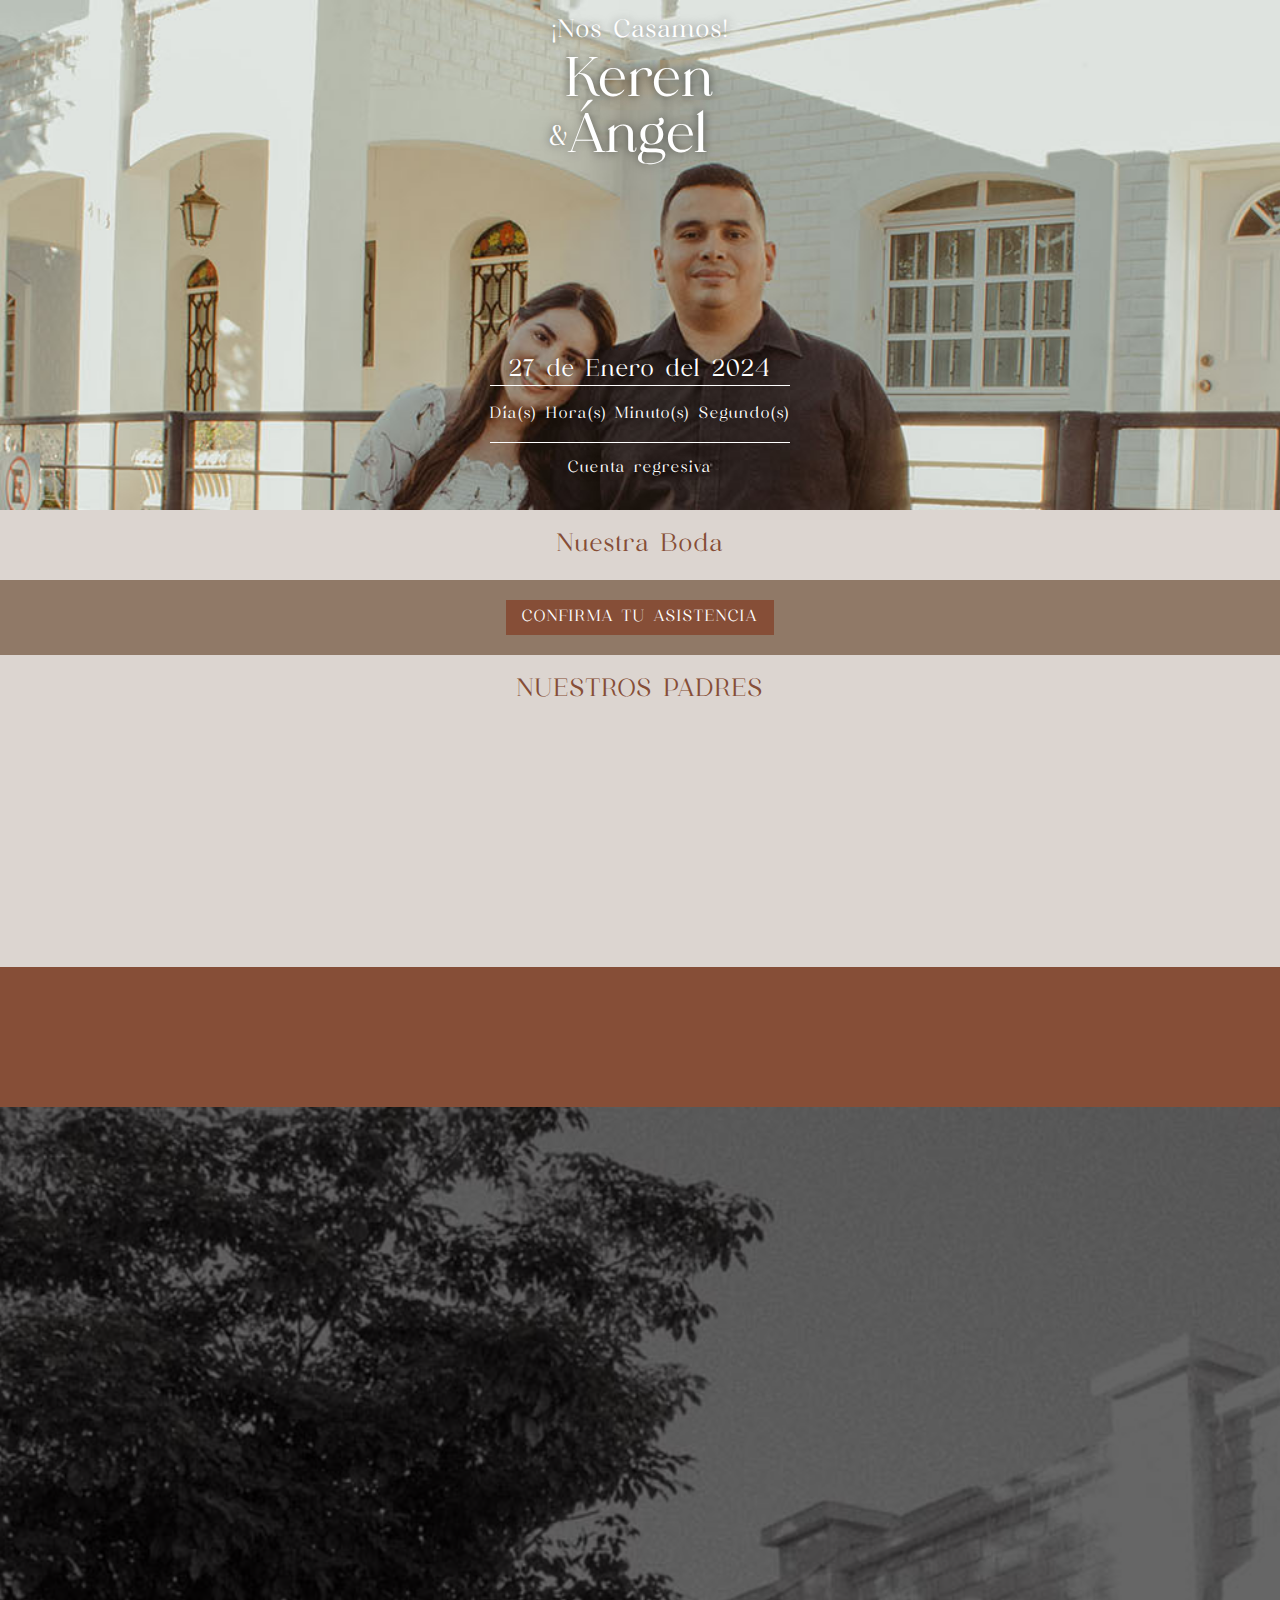
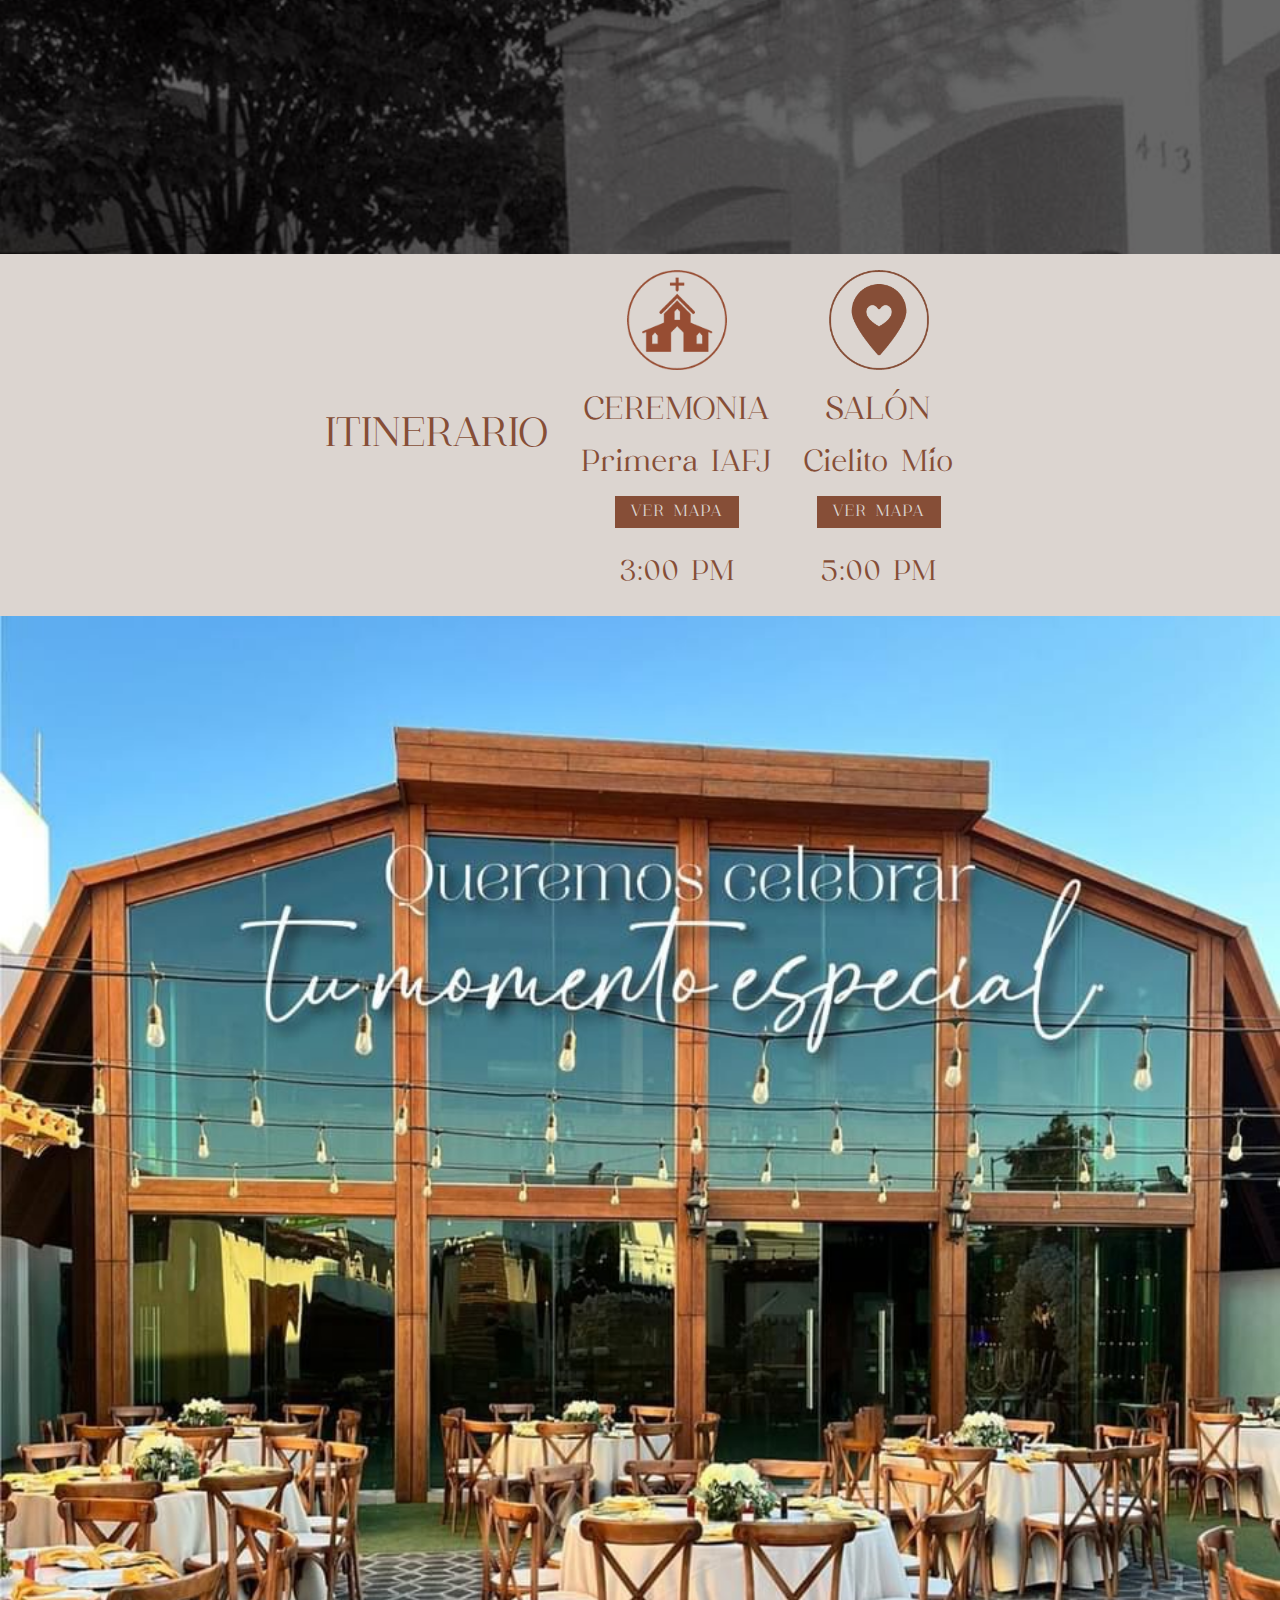
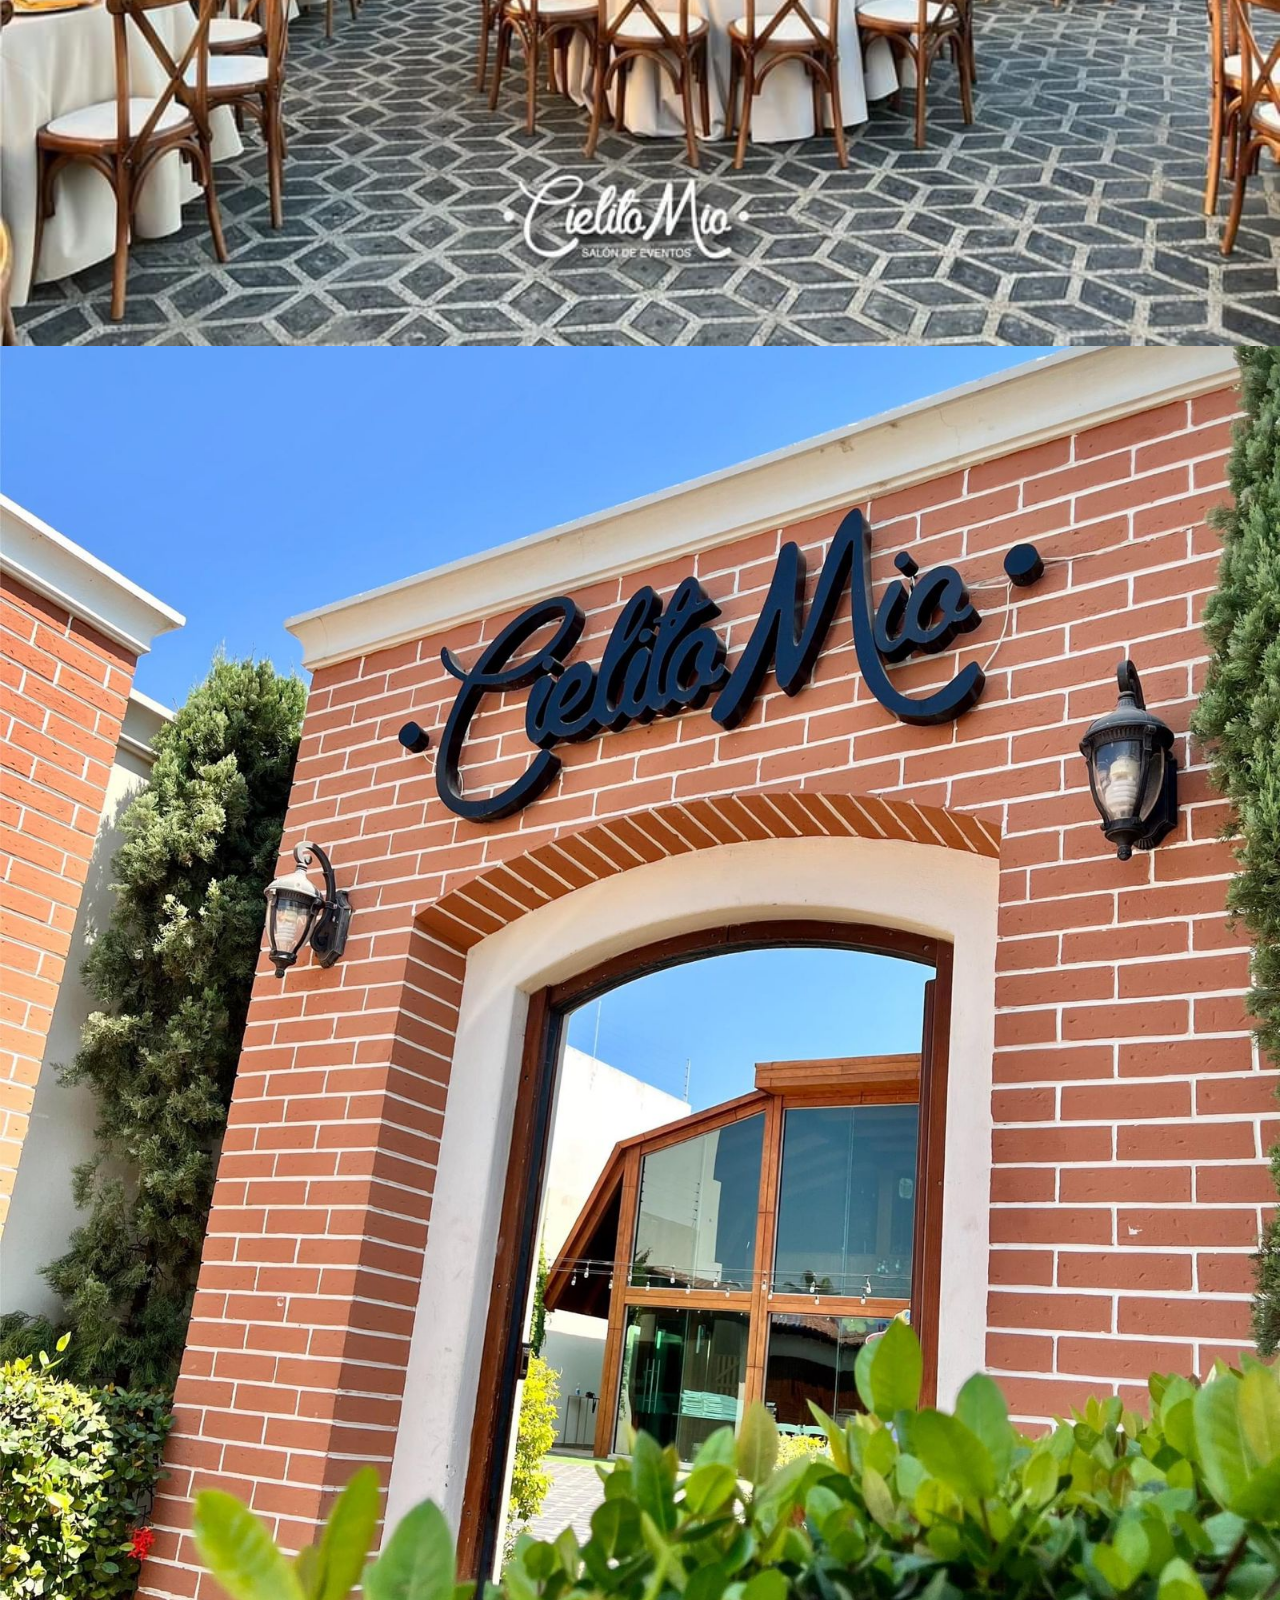
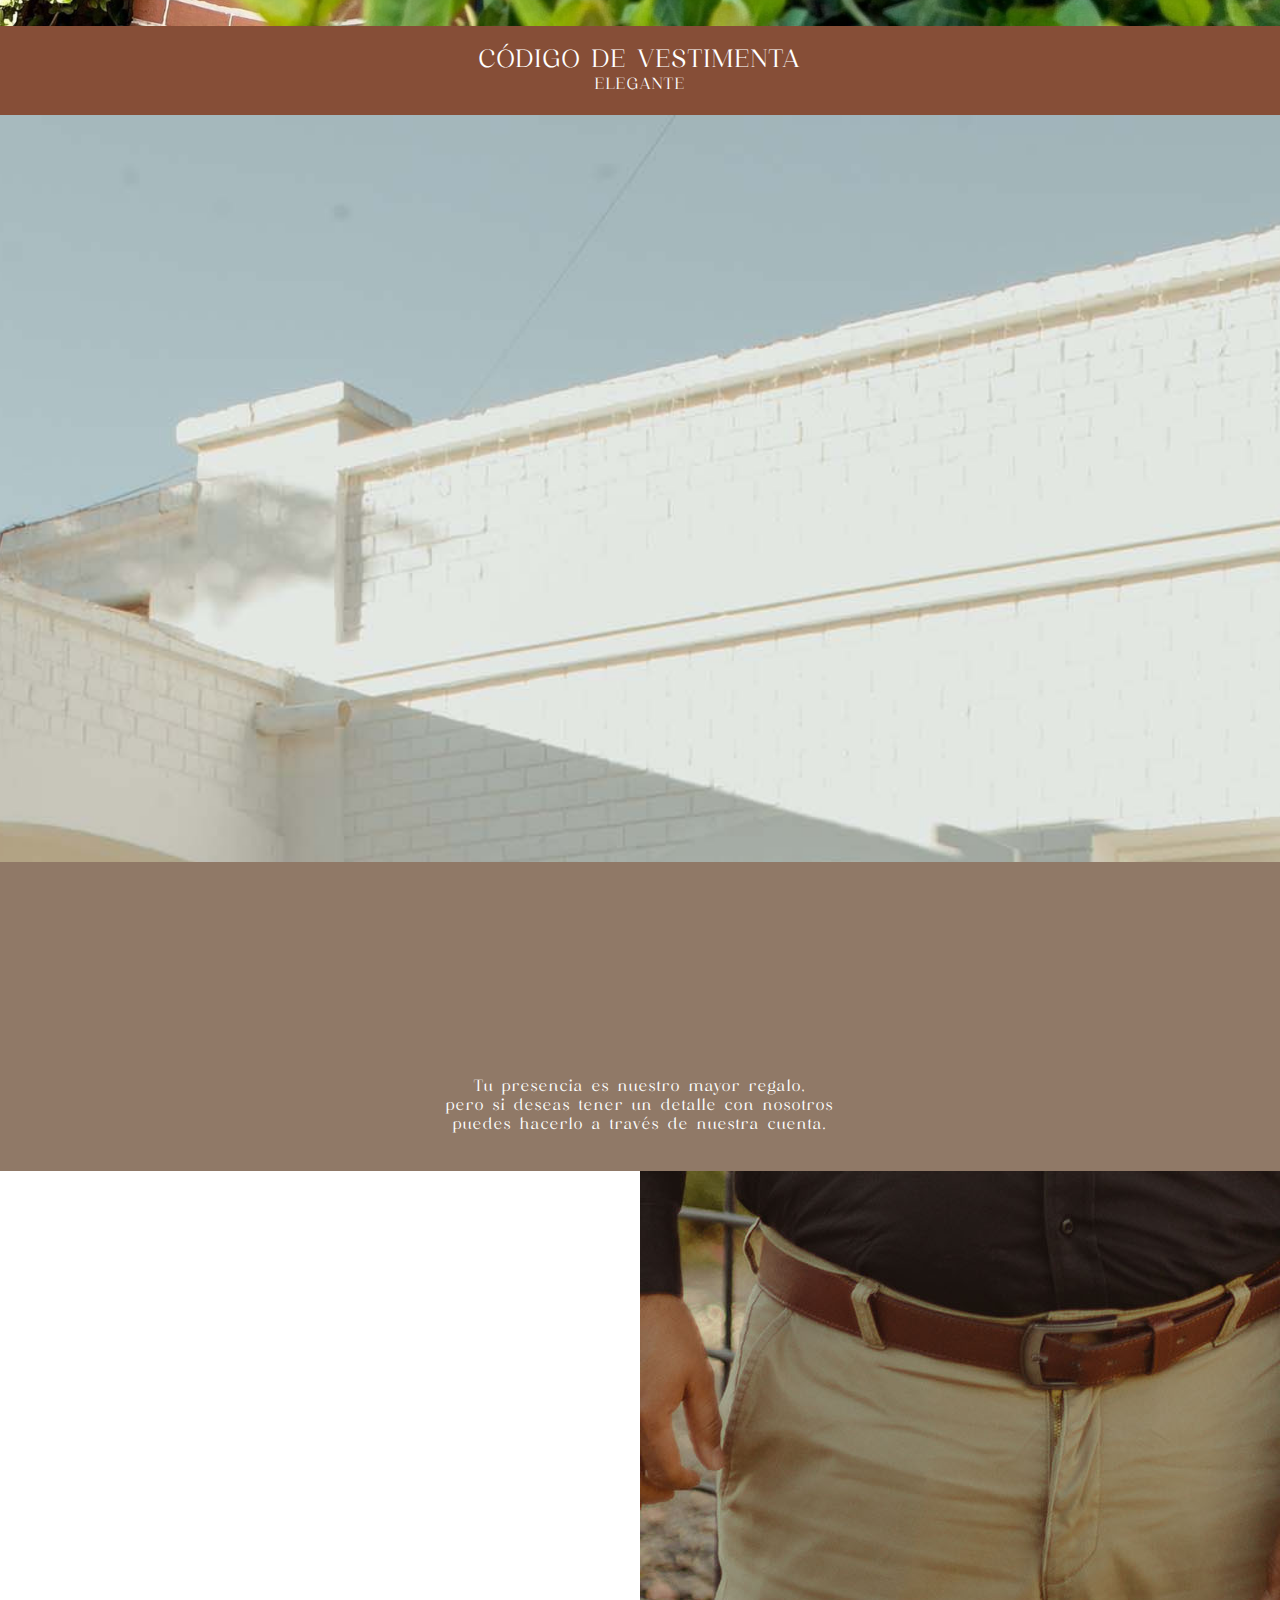
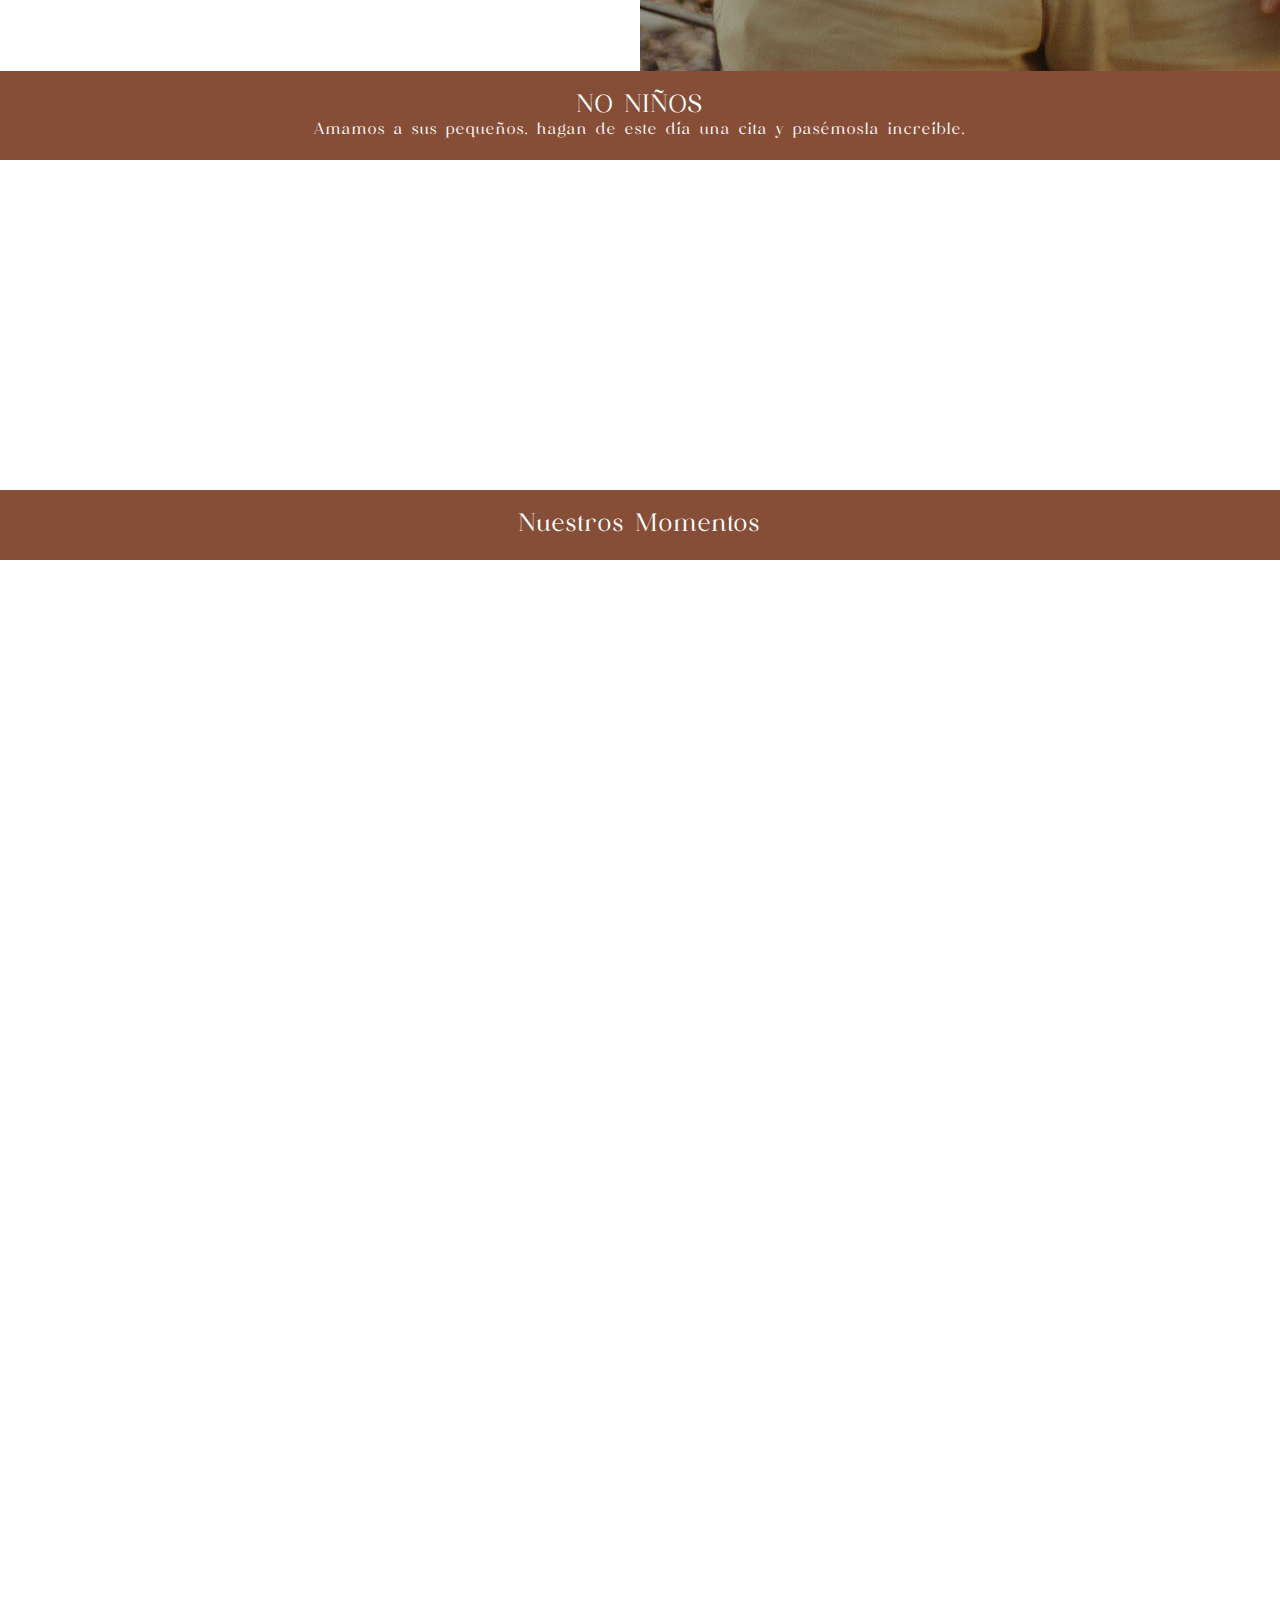
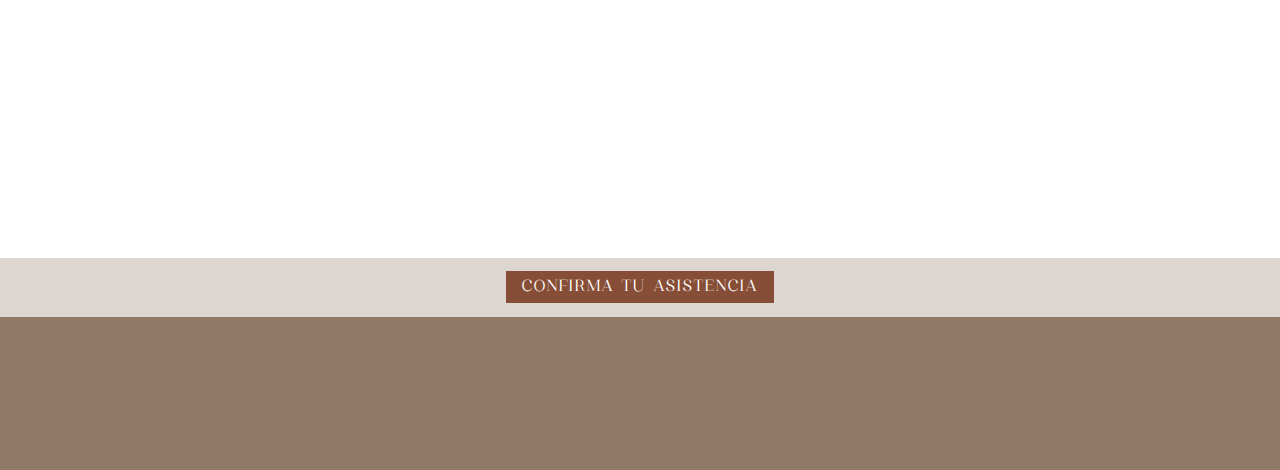
==== commit 2cf84172: "keren + angel" ====
--- a/index.html
+++ b/index.html
@@ -4,262 +4,288 @@
 <head>
     <meta charset="UTF-8">
     <meta name="viewport" content="width=device-width, initial-scale=1.0">
-    <meta property="og:title" content="Nuestra Boda | Cesia y Abdiel">
-    <meta property="og:description" content="24 de febrero de 2024">
-    <meta property="og:image" content="https://chesia.web.app/img/preview_photo.jpg">
-    
-    <title>Nuestra boda</title>
+    <meta property="og:title" content="¡Nos casamos! Keren & Ángel">
+    <meta property="og:description" content="Tu presencia es nuestro mayor regalo.">
+    <meta property="og:image" content="https://keren-angel.web.app/img/preview_photo.png">
+    <title>Keren & Angel</title>
     <link rel="stylesheet" href="styles/fonts.css"> <!-- Link to your custom CSS -->
     <link rel="stylesheet" href="styles/styles.css"> <!-- Link to your custom CSS -->
-    <link rel="stylesheet" href="styles/photo.modal.css">
 
 </head>
 
 <body>
 
     <!-- Header -->
-    <section id="my-header-section" class="my-section header-section">
-        <div class="overlay fx-row ">
-            <div class="fx-flex"></div>
-            <div class="fx-flex"></div>
-            <div class="fx-flex names">
-                <h1 class=" fx-column fx-start">
-                    <span id="brideName"></span>
-                    <span class="ml-10">
+    <section class="header-section white">
+        <div class="overlay fx-column fx-space-between text-shadow ">
+            <div>
+                <h2 id="tagline" class="tagline"></h2>
+
+                <h1 class="fx-column names">
+                    <div id="brideName"></div>
+                    <div style="margin-left: -22px;">
                         <span class="superindice">&</span><span id="groomName"></span>
-                    </span>
+                    </div>
                 </h1>
             </div>
-        </div>
-    </section>
-
-    <!-- Countdown -->
-    <section id="my-countdown-section" class="my-section countdown-section">
-        <div class="inner-space section-tone-1">
-            <h2 class="title-1">Nuestra Boda</h2>
-            <span id="weddingDate" class="font-retro"></span>
-        </div>
-        <div class="inner-space section-tone-2 accent">
-            <div class="fx-row">
-                <div class="fx-column">
-                    <span id="countdown-days" class="counter-text"></span>
-                    <span class="font-retro">Dias</span>
+            <!-- Countdown -->
+            <section class="countdown-section">
+                <div class="">
+                    <span id="weddingDate"></span>
                 </div>
-                <div class="fx-column">
-                    <span id="countdown-hours" class="counter-text"></span>
-                    <span class="font-retro">Horas</span>
+                <div class="inner-space border-top border-bottom">
+                    <div class="fx-row fx-space-between">
+                        <div class="fx-column">
+                            <span id="countdown-days" class="counter-text"></span>
+                            <span class="font-retro">Día(s)</span>
+                        </div>
+                        <div class="fx-column">
+                            <span id="countdown-hours" class="counter-text"></span>
+                            <span class="font-retro">Hora(s)</span>
+                        </div>
+                        <div class="fx-column">
+                            <span id="countdown-minutes" class="counter-text"></span>
+                            <span class="font-retro">Minuto(s)</span>
+                        </div>
+                        <div class="fx-column">
+                            <span id="countdown-seconds" class="counter-text"></span>
+                            <span class="font-retro">Segundo(s)</span>
+                        </div>
+                    </div>
                 </div>
-                <div class="fx-column">
-                    <span id="countdown-minutes" class="counter-text"></span>
-                    <span class="font-retro">Minutos</span>
-                </div>
-            </div>
-        </div>
-    </section>
-
-    <!-- our story -->
-    <section id="my-story-section" class="my-section container">
-
-        <div class="inner-space story-section accent">
-            <div>
-                <img class="story-image" data-src="./img/story.png" alt="Imagen Vertical">
-            </div>
-
-            <div>
-                <div class="story-title">
-
-                    <div class="hidden">
-                        <span class="title-1">Nuestra</span>
-                        <br>
-                        <span class="title-2" style="margin-left: 1rem;">historia</span>
-                    </div>
-
-
-                </div>
-                <div class="story-text">
-
-                    <p>Todo comienza un 24 de julio del 2021, donde comenzó una relación y
-                        el incio de muchos planes que Dios preparó para los dos. Una relación
-                        donde la distancia era inevitable pero la voluntad de querernos y algún
-                        día estar juntos para siempre era aún más fuerte.</p>
-                    <p>Un jueves 26 de enero del 2023, a la orilla de la bella playa de
-                        Cozumel, dimos el "Si" donde sabíamos que a partir de ahí un nuevo
-                        camino con nuevos sueños y nuevos retos iban a llegar a nuestras vidas
-                        pero sabíamos que siempre estando el uno con el otro, tomados de las
-                        manos de Dios, nada podrá detenernos.</p>
-                    <p>Estamos muy ansiosos y emocionados que llegue el día deseado y por eso
-                        mísmo queremos que vivas este momento tan especial junto a nosotros
-                        donde celebraremos que la distancia ya no será un obstáculo más en
-                        nuestras vidas y en nuestro amor.</p>
-                </div>
-            </div>
-        </div>
-    </section>
-
-    <!-- Gallery -->
-    <section id="my-carousel-section" class="my-section photo-carousel">
-        <div class="photo-wrapper">
-            <div class="photo"><img data-src="./img/photo_grid_1.jpg" alt="Photo 1"></div>
-            <div class="photo"><img data-src="./img/photo_grid_2.jpg" alt="Photo 2"></div>
-            <div class="photo"><img data-src="./img/photo_grid_3.jpg" alt="Photo 3"></div>
-            <div class="photo"><img data-src="./img/photo_grid_4.jpg" alt="Photo 4"></div>
-            <div class="photo"><img data-src="./img/photo_grid_5.jpg" alt="Photo 5"></div>
-            <div class="photo"><img data-src="./img/photo_grid_6.jpg" alt="Photo 6"></div>
-            <div class="photo"><img data-src="./img/photo_grid_7.jpg" alt="Photo 7"></div>
-            <div class="photo"><img data-src="./img/photo_grid_8.jpg" alt="Photo 8"></div>
-            <div class="photo"><img data-src="./img/photo_grid_1.jpg" alt="Photo 1"></div>
-            <div class="photo"><img data-src="./img/photo_grid_2.jpg" alt="Photo 2"></div>
-            <div class="photo"><img data-src="./img/photo_grid_3.jpg" alt="Photo 3"></div>
-            <div class="photo"><img data-src="./img/photo_grid_4.jpg" alt="Photo 4"></div>
-            <div class="photo"><img data-src="./img/photo_grid_5.jpg" alt="Photo 5"></div>
-            <div class="photo"><img data-src="./img/photo_grid_6.jpg" alt="Photo 6"></div>
-            <div class="photo"><img data-src="./img/photo_grid_7.jpg" alt="Photo 7"></div>
-            <div class="photo"><img data-src="./img/photo_grid_8.jpg" alt="Photo 8"></div>
-        </div>
-    </section>
-
-
-
-    <!-- RSVP -->
-    <section id="my-rsvp-section" class="my-section rsvp-section">
-        <div class="inner-space section-tone-2 accent" style="margin-top: -4px;">
-            <div class="fx-column hidden">
-                <div>
-                    <span class="title-1">Nos vemos en</span>
+                <p>Cuenta regresiva</p>
+            </section>
+        </div>
+    </section>
+
+    <section class="inner-space section-tone-2 accent fx-row">
+        <span class="title-1">Nuestra Boda</span>
+    </section>
+
+    <section class="inner-space section-tone-1 accent fx-row">
+        <a href="wa.me/526674945299?text=¡Hola! quiero confirmar mi asistencia a la boda de Keren & Ángel, asistiremos: "
+            class="pill">
+            <span>CONFIRMA TU ASISTENCIA</span>
+        </a>
+    </section>
+
+
+    <section class="inner-space section-tone-2 accent parents">
+        <span class="title-1">NUESTROS PADRES</span>
+        <span class="h-separator"></span>
+        <div class="hidden">
+            <div class="fx-column">
+                <p style="text-transform: uppercase;">Padres de la novia</p>
+                <ul>
+                    <li>Marina Eunice Cuevas de Moreno</li>
+                    <li>Alberto Moreno Flores</li>
+                </ul>
+            </div>
+
+            <div class="fx-column">
+                <p style="text-transform: uppercase;">Padres de novio</p>
+                <ul>
+                    <li>María Teresa Díaz de Verdugo</li>
+                    <li>Antonio F. Verdugo Rábago</li>
+                </ul>
+            </div>
+
+        </div>
+    </section>
+
+    <section class="inner-space section-tone-3 white parents">
+        <div class="hidden">
+            <span class="title-1">NUESTROS PADRINOS</span>
+            <span class="h-separator"></span>
+            <div>
+                <ul>
+                    <li>Marcelo Díaz Acosta</li>
+                    <li>Graciela Sayas de Acosta</li>
+                </ul>
+            </div>
+        </div>
+    </section>
+
+    <section>
+        <div class="phrase ">
+
+            <div class="overlay fx-column fx-start white text-shadow effect-1">
+                <p class="hidden">Ponme como sello sobre tu corazón, como un sello en tu brazo. Pues el amor es tan
+                    fuerte como la
+                    muerte.
                     <br>
-                    <span class="title-2" style="margin-left: 96px;">Guadalajara</span>
-                </div>
-            </div>
-
-        </div>
-
-        <div class="inner-space section-tone-1 rsvp-content">
-            <div class="rsvp-text">
-                <span id="rsvpTitle" class="rsvp-title"></span>
-                <span id="rsvpAddress" class="rsvp-address"></span>
-                <div class="rsvp-hour">
-                    <span>Hora: </span>
-                    <span id="rsvpHour"></span>
-                </div>
-                <div class="rsvp-button">
-                    <a id="rsvpLink" href="https://maps.app.goo.gl/MXtgRLuuPYEogQt9A" class="font-retro"
-                        target="_blank">Ver Mapa</a>
-                </div>
-            </div>
+                    <br>
+                    Cantares 8:6
+                </p>
+            </div>
+        </div>
+    </section>
+
+
+    <div class="inner-space section-tone-2 accent rsvp-content">
+
+        <h2 class="title-1">ITINERARIO</h2>
+
+        <div class="rsvp-text">
+
+            <div class="rsvp-image">
+                <img id="ceremonyImage" alt="Foto del lugar">
+            </div>
+            <span id="ceremonyTitle" class="rsvp-title"></span>
+            <span id="ceremonyAddress" class="rsvp-address"></span>
+
+            <div class="rsvp-button">
+                <a id="ceremonyMapLink" class="pill font-retro" target="_blank">VER MAPA</a>
+            </div>
+            <div class="rsvp-hour">
+                <span id="ceremonyHour"></span>
+            </div>
+        </div>
+        <span class="h-separator"></span>
+        <div class="rsvp-text">
+
             <div class="rsvp-image">
                 <img id="rsvpImage" alt="Foto del lugar">
             </div>
-
-        </div>
-
-    </section>
-
-    <!-- Gifts -->
-    <section id="my-gifts-section" class="my-section container">
-
-        <div class="inner-space gift-section accent">
-
-            <div class="gift-options">
-                <a class="gift-option hidden"
-                    href="https://www.amazon.com.mx/wedding/abdiel-hernández-cesia-moreno-tijuana-baja-california-february-2024/registry/2X92RBMS6CH62"
-                    target="_blank">
-                    <h4 class="font-retro gift-option-title">Mesa de regalos</h4>
-                    <img data-src="./img/gift.jpg" alt="Imagen de Regalo">
-                    <span class="gift-option-name">Amazon Wishlist</span>
+            <span id="rsvpTitle" class="rsvp-title"></span>
+            <span id="rsvpAddress" class="rsvp-address"></span>
+
+            <div class="rsvp-button">
+                <a id="rsvpMapLink" class="pill font-retro" target="_blank">VER MAPA</a>
+            </div>
+            <div class="rsvp-hour">
+                <span id="cocktailHour"></span>
+            </div>
+        </div>
+
+
+    </div>
+
+    <div class="place-photos">
+        <img src="img/place_photo.jpeg" alt="cielito mio terraza">
+        <img src="img/place_photo_2.jpeg" alt="cielito mio fachada">
+    </div>
+
+    <section class="inner-space section-tone-3 fx-column">
+        <span class="title-1">CÓDIGO DE VESTIMENTA</span>
+        <p style="text-transform: uppercase; margin: 0;">Elegante</p>
+    </section>
+
+    <div class="banner-1">
+
+    </div>
+
+    <section class="inner-space gift-section section-tone-1">
+
+        <div class="gift-options">
+
+            <div class="gift-option hidden">
+                <h4 class="font-retro gift-option-title">LLuvia de Sobres</h4>
+                <span class="h-separator white"></span>
+                <img data-src="./img/sobres.png" alt="Imagen de Sobre">
+                <span class="gift-option-name">
+                    Bancoppel
+                    <br>
+                    4169 1614 1920 8235
+                    <br>
+                    Keren Moreno Cuevas
+                </span>
+            </div>
+        </div>
+
+        <p>
+            Tu presencia es nuestro mayor regalo,<br class="br">
+            pero si deseas tener un detalle con nosotros <br class="br">
+            puedes hacerlo a través de nuestra cuenta.
+        </p>
+
+
+    </section>
+
+    <div class="parallax-container">
+        <div class="parallax">
+            <img src="img/photo_banner_2.jpg" alt="">
+        </div>
+    </div>
+
+    <section class="inner-space section-tone-3 fx-column">
+        <span class="title-1">NO NIÑOS</span>
+        <p style="text-align: center; margin: 0;">Amamos a sus pequeños, hagan de este día una cita y pasémosla
+            increíble.</p>
+    </section>
+
+    <!-- Hotels -->
+    <section class="inner-space hotels-section section-tone-2 fx-column hidden">
+
+        <span class="title-1 accent">HOSPEDAJE</span>
+        <span class="h-separator"></span>
+
+        <img class="icon" src="img/Hotel.png" alt="icono hotel">
+
+        <div class="hotel-items accent">
+            <div>
+                <p class="title-2">Hotel Homesuites Malecón <br><span
+                        style="color: var(--primary-color);">Culiacán</span></p>
+
+                <a class="pill pill-small " href="https://maps.app.goo.gl/hmUAXo9dBwhcJqry9" target="_blank">Ver
+                    mapa</a>
+            </div>
+            <span class="h-separator"></span>
+
+            <div>
+                <p class="title-2">Hotel One Culiacán Forum <br><span
+                        style="color: var(--primary-color);">Culiacán</span></p>
+
+                <a class="pill pill-small " href="https://maps.app.goo.gl/bJDbZ7eKKv8dGpgd7" target="_blank">Ver
+                    mapa</a>
+            </div>
+            <span class="h-separator"></span>
+
+        </div>
+
+    </section>
+
+    <section class="inner-space section-tone-3 fx-column">
+        <span class="title-1 center">Nuestros Momentos</span>
+    </section>
+
+
+    <!-- Gallery -->
+    <section class="photo-grid">
+        <div class="photo hidden" onclick="showImage('./img/photo_grid_1.jpg')"><img src="./img/photo_grid_1.jpg"
+                alt="Photo 1"></div>
+        <div class="photo hidden" onclick="showImage('./img/photo_grid_2.jpg')"><img src="./img/photo_grid_2.jpg"
+                alt="Photo 2"></div>
+        <div class="photo hidden" onclick="showImage('./img/photo_grid_3.jpg')"><img src="./img/photo_grid_3.jpg"
+                alt="Photo 3"></div>
+        <div class="photo hidden" onclick="showImage('./img/photo_grid_4.jpg')"><img src="./img/photo_grid_4.jpg"
+                alt="Photo 4"></div>
+        <div class="photo hidden" onclick="showImage('./img/photo_grid_5.jpg')"><img src="./img/photo_grid_5.jpg"
+                alt="Photo 5"></div>
+        <div class="photo hidden" onclick="showImage('./img/photo_grid_6.jpg')"><img src="./img/photo_grid_6.jpg"
+                alt="Photo 6"></div>
+        <div class="photo hidden" onclick="showImage('./img/photo_grid_7.jpg')"><img src="./img/photo_grid_7.jpg"
+                alt="Photo 7"></div>
+        <div class="photo hidden" onclick="showImage('./img/photo_grid_8.jpg')"><img src="./img/photo_grid_8.jpg"
+                alt="Photo 8"></div>
+        <div class="photo hidden" onclick="showImage('./img/photo_grid_9.jpg')"><img src="./img/photo_grid_9.jpg"
+                alt="Photo 9"></div>
+    </section>
+
+
+    <div id="overlay" onclick="hideImage()">
+        <img id="fullImage" src="" alt="Full-size Image">
+    </div>
+
+
+    <!-- Footer -->
+    <footer>
+        <div class="inner-space section-tone-2 accent">
+            <div>
+                <a href="wa.me/526674945299?text=¡Hola! quiero confirmar mi asistencia a la boda de Keren & Ángel, asistiremos: "
+                    class="pill">
+                    <span>CONFIRMA TU ASISTENCIA</span>
                 </a>
-
-                <span class="h-separator"></span>
-                <span class="v-separator"></span>
-
-                <div class="gift-option hidden">
-                    <h4 class="font-retro gift-option-title">LLuvia de Sobres</h4>
-                    <img data-src="./img/letter.jpg" alt="Imagen de Sobre">
-                    <span class="gift-option-name">
-                        BBVA
-                        <br>
-                        4152 3139 1448 2109
-                        <br>
-                        Abdiel Hernández
-                    </span>
-                </div>
-            </div>
-
-            <p>
-                Los regalos no son necesarios ni obligatorios, pero de igual manera <br class="br">
-                todo sera bien recibido; ya que sabemos que la mayoría de nuestros <br class="br">
-                invitados estan haciendo un gran esfuerzo haciendo el viaje.
-            </p>
-
-
-        </div>
-    </section>
-
-    <!-- Confirmation -->
-    <section id="my-congirmation-section" class="my-section">
-        <div class="confirmation-section parallax">
-            <div class="container">
-                <div class="overlay fx-column  ">
-
-                    <div>
-                        <span class="title-1 accent">Confirma tu</span>
-                        <br>
-                        <span class="title-2 accent" style="margin-left: 135px;">Asistencia</span>
-                    </div>
-
-                    <p class="title-1 accent">Lo más importante para <br class="br">nosotros, es tu compañia</p>
-
-                    <p class="accent">Da click en el botón inferior para confirmar tu asistencia</p>
-
-                    <a class="pill"
-                        href="https://api.whatsapp.com/send?phone=6672749006&text=¡Hola! Quiero confirmar mi asistencia para tu boda. Nombre(s):"
-                        target="_blank">Confirmación</a>
-
-                </div>
-            </div>
-        </div>
-    </section>
-
-    <!-- Hotels -->
-    <section id="my-hotels-section" class="my-section">
-        <div class="hotels-section fx-column hidden">
-
-            <div>
-                <span class="title-1 accent">Sugerencias de</span>
-                <br>
-                <span class="title-2 accent" style="margin-left: 110px;">Hospedaje</span>
-            </div>
-
-            <ul class="hotel-items">
-                <li>
-                    <p>City Express Plus by Marriot <br>Guadalajara Palomar</p>
-                    <a class="pill pill-small " href="https://maps.app.goo.gl/CATogBm2qXoJynQ46" target="_blank">Ver
-                        mapa</a>
-                </li>
-                <li>
-                    <p>Microtel Inn & Suits by <br>Wyndham Guadalajara Sur</p>
-                    <a class="pill pill-small " href="https://maps.app.goo.gl/UjNMhFTZEELiPrJ59" target="_blank">Ver
-                        mapa</a>
-                </li>
-                <li>
-                    <p>Hotel Marquiz</p>
-                    <a class="pill pill-small " href="https://maps.app.goo.gl/MMKZqws3uz5RB5eQ6" target="_blank">Ver
-                        mapa</a>
-                </li>
-                <li>
-                    <p>Ramada Encore Guadalajra Sur</p>
-                    <a class="pill pill-small " href="https://maps.app.goo.gl/v4FWWHQpMEMhumqv8" target="_blank">Ver
-                        mapa</a>
-                </li>
-            </ul>
-
-
-        </div>
-    </section>
-    <!-- Footer -->
-    <footer id="my-footer-section" class="my-section">
-        <div class="inner-space section-tone-2 accent">
-            <div>
-                <span>Utiliza el hashtag #BodaChesia</span>
             </div>
 
         </div>
@@ -270,22 +296,21 @@
 
     </footer>
 
-    <!-- Modal's photo -->
-    <div id="photoModal" class="modal">
-        <span class="close">&times;</span>
-        <div class="modal-content">
-
-            <img id="enlargedPhoto">
-        </div>
-    </div>
-
     <script src="index.js"></script> <!-- Link to your custom JS script -->
+    <!-- Compiled and minified JavaScript -->
+    <script src="https://cdnjs.cloudflare.com/ajax/libs/materialize/1.0.0/js/materialize.min.js"></script>
+
     <script>
-
-
 
         document.addEventListener('DOMContentLoaded', function () {
             onInit();
+            try {
+                var elems = document.querySelectorAll('.parallax');
+                var instances = M.Parallax.init(elems, { responsiveThreshold: 0 });
+
+            } catch (error) {
+
+            }
         });
     </script>
 </body>
--- a/styles/fonts.css
+++ b/styles/fonts.css
@@ -2,15 +2,20 @@
 /* For custom fonts, use @font-face to import them */
 @font-face {
     font-family: 'Baskvill';
-    src: url('../fonts/BASKVILL.TTF') format('truetype');
+    src: url('../fonts/Nostalgia.otf') format('opentype');
 }
 
 @font-face {
     font-family: 'SacredValley';
-    src: url('../fonts/Sacred_Valley.ttf') format('truetype');
+    src: url('../fonts/Nostalgia.otf') format('opentype');
 }
 
 @font-face {
     font-family: 'RetroSignature';
-    src: url('../fonts/retro-signature.regular.otf') format('opentype');
+    src: url('../fonts/Nostalgia.otf') format('opentype');
+}
+
+@font-face {
+    font-family: 'Nostalgia';
+    src: url('../fonts/Nostalgia.otf') format('opentype');
 }--- a/styles/styles.css
+++ b/styles/styles.css
@@ -1,11 +1,7 @@
 :root {
-    --primary-color: #b99b80;
-    --secondary-color: #ffeedf;
-    --accent-color: #8f6450;
-}
-
-.my-section {
-    display: none;
+    --primary-color: #907967;
+    --secondary-color: #dcd5d0;
+    --accent-color: #864e37;
 }
 
 
@@ -39,6 +35,10 @@
     }
 }
 
+.effect-1 {
+    background-color: rgba(0, 0, 0, 0.6);
+}
+
 .primary {
     color: var(--primary-color);
 }
@@ -53,24 +53,58 @@
 
 
 body {
-    font-family: 'Baskvill', sans-serif;
+    font-family: 'Nostalgia', sans-serif;
     margin: 0;
     font-weight: lighter;
-    color: var(--primary-color)
+    color: var(--primary-color);
+    letter-spacing: 2px;
 }
 
 
 .header-section {
     position: relative;
     background-image: url('../img/header.jpg');
-    background-size: 112%;
+    background-size: 130%;
     background-repeat: no-repeat;
     background-position: top center;
-    background-position-y: -6.25rem;
-    height: 12.5rem;
-
-
-}
+    height: calc(100vh - (78px + 75px));
+}
+
+.banner-1 {
+    position: relative;
+    background-image: url('../img/photo_banner.jpg');
+    background-size: 130%;
+    background-repeat: no-repeat;
+    background-position: top center;
+    height: calc(100vh - (78px + 75px));
+}
+
+.place-photos {
+    flex-direction: column;
+    box-sizing: border-box;
+    display: flex;
+    place-content: stretch flex-start;
+    align-items: stretch;
+}
+
+.place-photos img {
+    width: 100%;
+}
+
+.parents {
+    flex-direction: column;
+    box-sizing: border-box;
+    display: flex;
+    place-content: center space-between;
+    align-items: center;
+    text-align: center;
+}
+
+.parents ul {
+    padding-inline-start: 0px;
+    list-style-type: none;
+}
+
 
 
 .overlay {
@@ -80,8 +114,7 @@
     width: 100%;
     height: 100%;
     text-align: center;
-    color: #fff;
-
+    padding: 1rem;
 
 
 }
@@ -102,10 +135,16 @@
 }
 
 .fx-column {
-    display: flex;
-    flex-direction: column;
-    justify-content: center;
-    align-items: center;
+
+    display: flex;
+    flex-direction: column;
+    box-sizing: border-box;
+    place-content: center;
+    align-items: center;
+}
+
+.fx-space-between {
+    justify-content: space-between;
 }
 
 .fx-start {
@@ -123,22 +162,22 @@
     margin: 0;
 }
 
+.tagline {
+    font-size: 1.5625rem;
+}
+
 .title-1 {
     font-size: 1.5625rem;
-    font-family: 'SacredValley', sans-serif;
-    line-height: 2rem;
 }
 
 .title-2 {
-    font-size: 2.875rem;
-    font-family: 'RetroSignature', sans-serif;
-    line-height: 1.375rem;
+    font-size: 1.375rem;
 }
 
 
 
 .superindice {
-    font-size: 0.8em;
+    font-size: 0.5em;
     /* Ajusta el tamaño según tus preferencias */
     vertical-align: text-top;
 }
@@ -151,6 +190,15 @@
 
 .countdown-section {
     text-align: center;
+    min-width: 300px;
+}
+
+.border-top {
+    border-top: 1px solid white;
+}
+
+.border-bottom {
+    border-bottom: 1px solid white;
 }
 
 
@@ -163,24 +211,29 @@
     background-color: var(--primary-color);
 }
 
+.section-tone-3 {
+    color: white;
+    background-color: var(--accent-color);
+}
 
 .section-tone-2 {
     background-color: var(--secondary-color);
 }
 
 #weddingDate {
-    font-size: 3rem;
+    font-size: 1.5rem;
 }
 
 .font-retro {
-    font-family: 'RetroSignature', sans-serif;
-    font-size: 2rem;
+    font-family: 'Nostalgia', sans-serif;
+    line-height: 1rem;
 }
 
 .counter-text {
-    font-family: 'Baskvill';
+    font-family: 'Nostalgia';
     font-size: 2rem;
     padding: 0 1rem;
+    line-height: 1.9rem;
 }
 
 .story-section .story-title {
@@ -218,7 +271,9 @@
 
 .photo-grid {
     display: grid;
-    grid-template-columns: repeat(4, 1fr);
+    grid-template-columns: repeat(3, 1fr);
+    gap: 10px;
+    padding: 20px;
 }
 
 .effect {
@@ -236,7 +291,22 @@
     height: auto;
 }
 
-
+#overlay {
+    display: none;
+    position: fixed;
+    top: 0;
+    left: 0;
+    width: 100%;
+    height: 100%;
+    background-color: rgba(0, 0, 0, 0.8);
+    justify-content: center;
+    align-items: center;
+}
+
+#fullImage {
+    max-width: 80%;
+    max-height: 80%;
+}
 
 
 .photo-carousel {
@@ -249,26 +319,40 @@
     transition: transform 0.5s ease-out;
 }
 
-.photo-carousel .photo {
-    flex: 0 0 25%;
-    /* Ajusta el ancho de cada foto según tus necesidades */
-
-    /* Espacio entre fotos */
-}
-
-.photo-carousel .photo img {
-    max-width: 100%;
-}
-
+
+.carousel-container {
+    width: 100%;
+    overflow: hidden;
+}
+
+.carousel {
+    display: flex;
+    transition: transform 0.5s ease-in-out;
+}
+
+.slide {
+    width: 100vw;
+    flex: 0 0 auto;
+    box-sizing: border-box;
+    padding: 20px;
+    font-size: 2em;
+    text-align: center;
+    background-color: #ddd;
+}
 
 
 
 
 .names {
-    font-size: 1.375rem;
+    font-size: 2.8rem;
     display: inline-block;
-    line-height: 1.375rem;
     font-family: 'SacredValley', sans-serif;
+    margin: 0.5rem 0;
+}
+
+.text-shadow {
+    text-shadow: 0px 0px 10px rgba(0, 0, 0, 0.6);
+
 }
 
 .story-section {
@@ -280,13 +364,25 @@
 }
 
 .rsvp-content {
-
     font-family: 'SacredValley', sans-serif;
     padding: 1rem 2rem;
+
+    flex-direction: column;
+    box-sizing: border-box;
+    display: flex;
+    place-content: center space-between;
+    align-items: center;
+
+    gap: 1rem;
+}
+
+.rsvp-content .title-1 {
+    font-size: 2.58rem;
+
 }
 
 .rsvp-title {
-    font-size: 2.58rem;
+    font-size: 2rem;
 }
 
 .rsvp-text {
@@ -297,26 +393,20 @@
     align-items: stretch;
     max-width: 100%;
     text-align: center;
+    gap: 1rem;
 }
 
 .rsvp-address {
-
-    font-size: .9rem;
+    font-size: 1.9rem;
     line-height: 2rem;
 }
 
 .rsvp-hour {
     font-size: 1.78rem;
     padding: 0.625rem 0;
-    text-align: right;
-
-    border: 0.0625rem solid var(--secondary-color);
-    border-right: none;
-    border-left: none;
 }
 
 .rsvp-button {
-    text-align: right;
     margin: 0.5rem 0;
 }
 
@@ -329,6 +419,9 @@
     text-align: center;
 }
 
+.rsvp-image img {
+    max-width: 100px;
+}
 
 
 
@@ -353,23 +446,22 @@
 }
 
 .gift-option {
-    height: 18.75rem;
     flex-direction: column;
     box-sizing: border-box;
     display: flex;
     place-content: center;
     align-items: center;
+    gap: 1rem;
 }
 
 .gift-option .gift-option-title {
-    font-size: 3.5rem;
-
+    font-size: 1.59rem;
+    text-transform: uppercase;
 }
 
 .gift-option .gift-option-name {
     font-size: 1.4rem;
     text-align: center;
-    height: 3.25rem;
     flex-direction: column;
     box-sizing: border-box;
     display: flex;
@@ -389,11 +481,20 @@
 
 }
 
-.gift-section .h-separator {
-    width: 20%;
-    border: 0.0625rem solid var(--accent-color);
+.h-separator {
+    min-width: 100px;
+    width: 40%;
+    border: 0.062rem solid var(--accent-color);
     border-right: none;
     border-left: none;
+}
+
+.h-separator.white {
+    border-color: white;
+}
+
+.white {
+    color: white;
 }
 
 .gift-section .v-separator {
@@ -428,18 +529,19 @@
 
 .pill {
     padding: 0.5rem 1rem;
-    background-color: var(--primary-color);
+    background-color: var(--accent-color);
     color: #fff;
-    border-radius: 1.5625rem;
+    /* border-radius: 1.5625rem; */
     cursor: pointer;
-    font-family: 'RetroSignature';
-    font-size: 2.5rem;
+    font-family: 'Nostalgia';
+    /* font-size: 2.5rem; */
     text-decoration: none;
+    letter-spacing: 2px;
 }
 
 .pill-small {
     padding: 0.25rem 0.5rem;
-    font-size: 1.5rem;
+    font-size: 1rem;
 }
 
 .parallax-container .pill {
@@ -451,17 +553,26 @@
 
 
 .hotels-section {
-    margin: 4rem 0;
+    flex-direction: column;
+    box-sizing: border-box;
+    display: flex;
+    place-content: center;
+    align-items: center;
+}
+
+.hotels-section .icon {
+    width: 80px;
+    margin: 1rem 0;
 }
 
 .hotels-section .hotel-items {
-    height: 100%;
-    flex-direction: column;
-    box-sizing: border-box;
-    display: flex;
-    place-content: stretch flex-start;
-    align-items: stretch;
-    max-width: 100%;
+    box-sizing: border-box;
+    display: flex;
+    place-content: center;
+    align-items: center;
+    flex-direction: column;
+    text-align: center;
+    gap: 2rem;
 }
 
 .grid-container {
@@ -480,10 +591,24 @@
     text-align: center;
 }
 
+.center {
+    text-align: center;
+}
+
+.phrase {
+
+    position: relative;
+    background-image: url('../img/confirmation.jpg');
+    background-size: 130%;
+    background-repeat: no-repeat;
+    background-position: top center;
+    height: calc(100vh - (78px + 75px));
+}
+
 .parallax-container {
     position: relative;
     overflow: hidden;
-    height: 25rem;
+    height: 500px;
 }
 
 .parallax-container .parallax {
@@ -496,16 +621,11 @@
 }
 
 .parallax-container .parallax img {
-    opacity: 0;
     position: absolute;
     left: 50%;
     bottom: 0;
     min-width: 100%;
     min-height: 100%;
-    -webkit-transform: translate3d(0, 0, 0);
-    transform: translate3d(0, 0, 0);
-    -webkit-transform: translateX(-50%);
-    transform: translateX(-50%);
 }
 
 
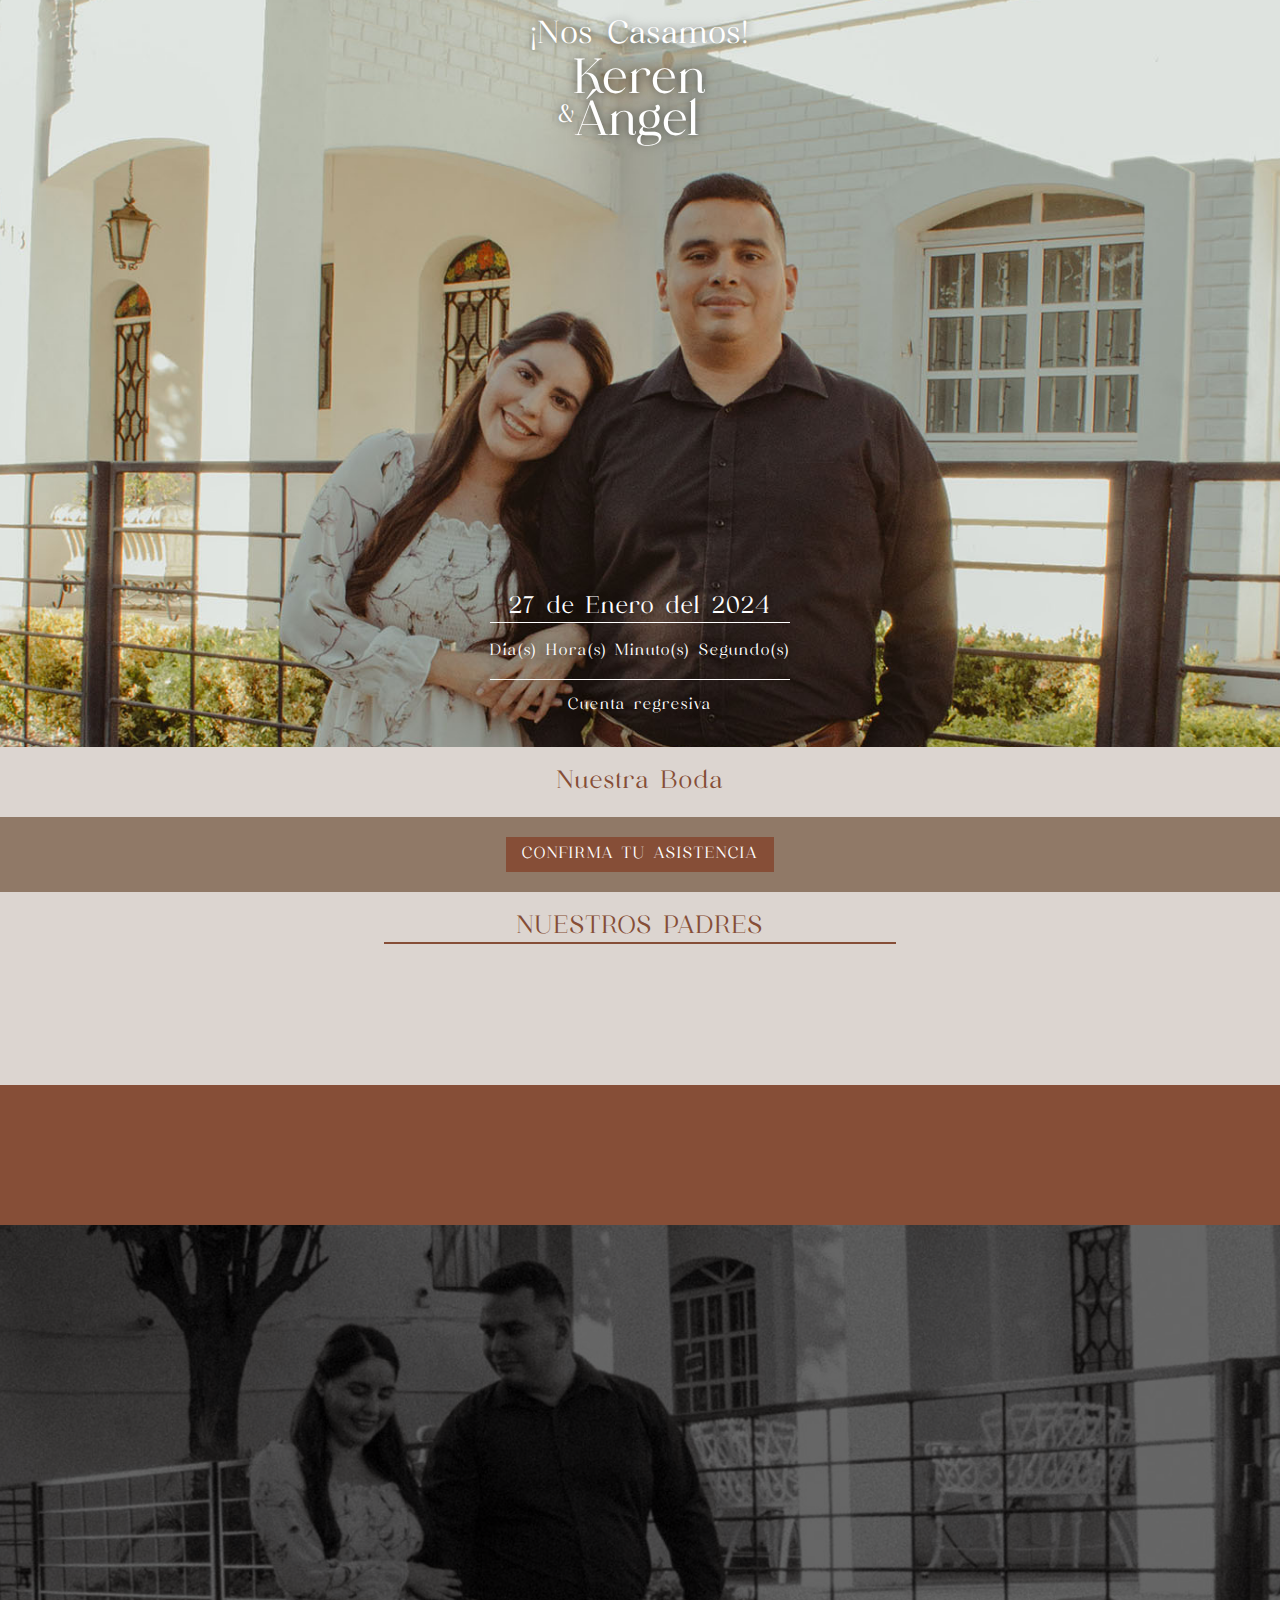
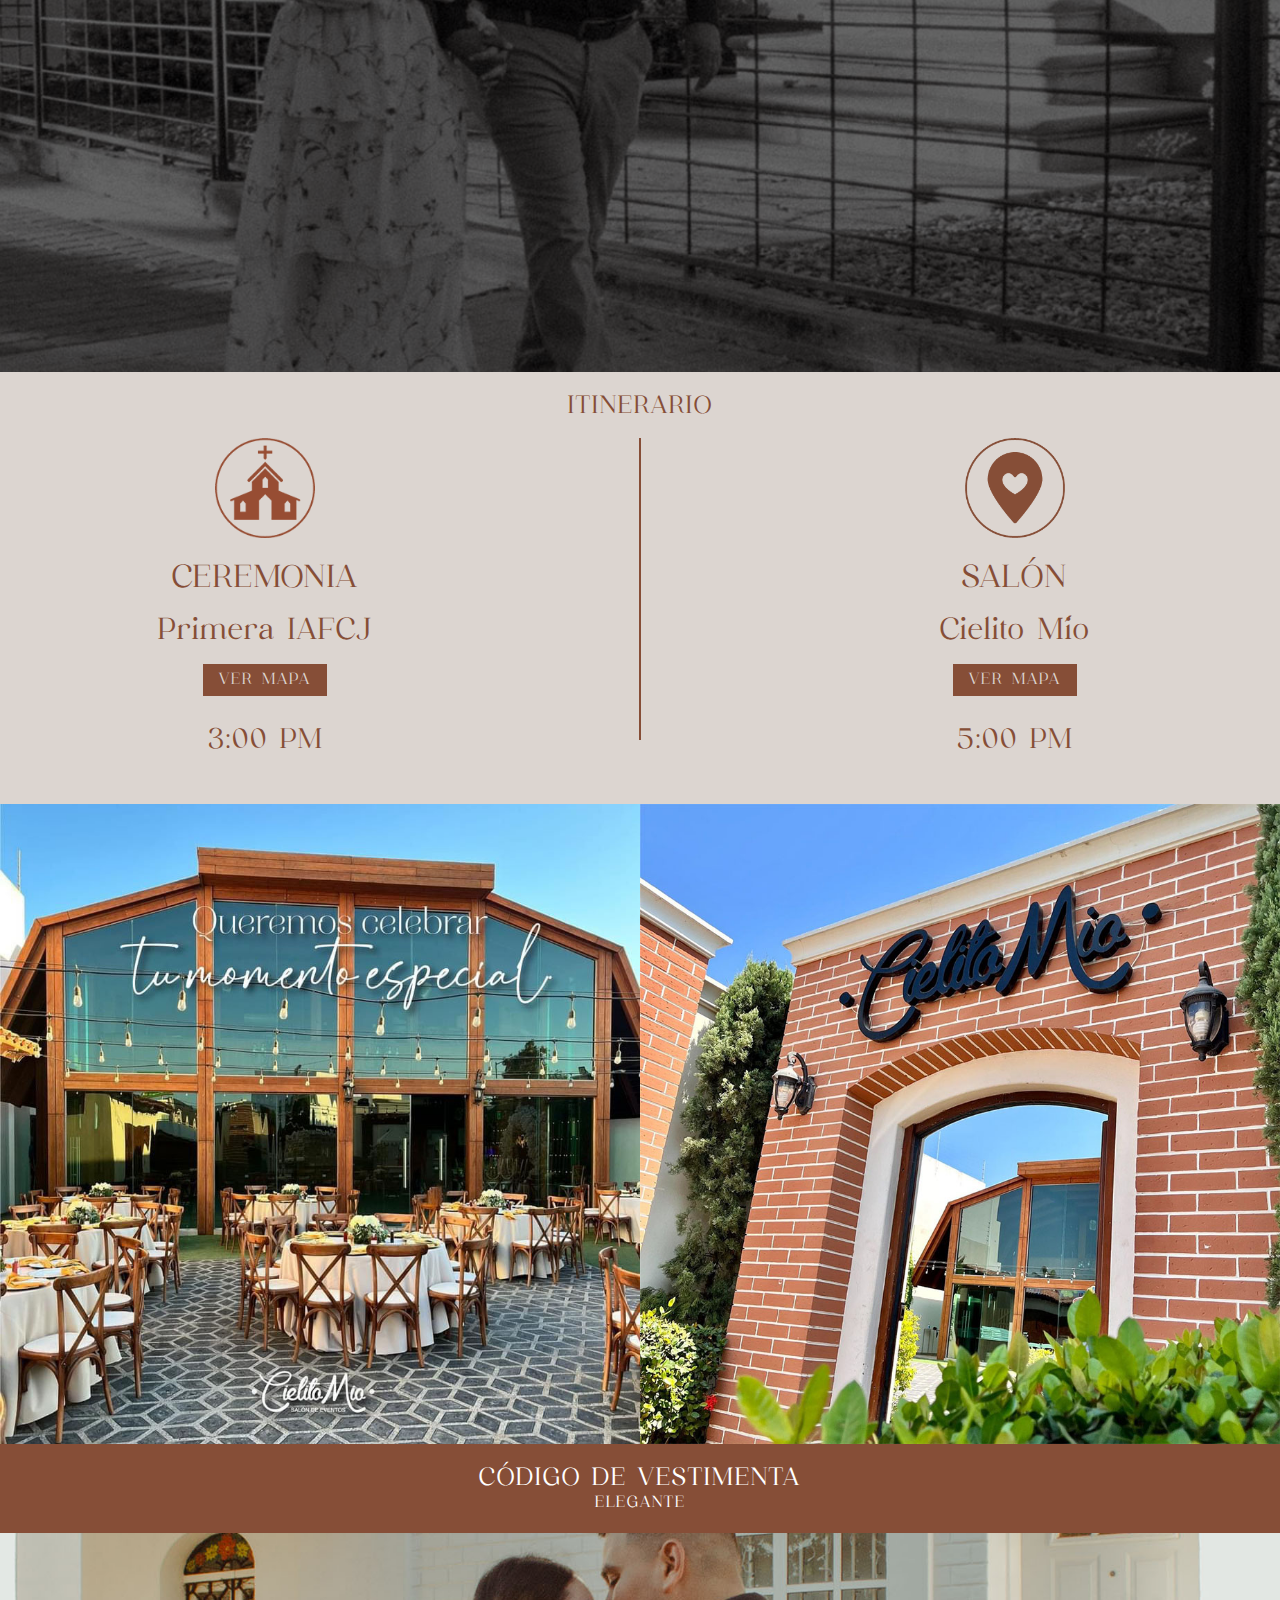
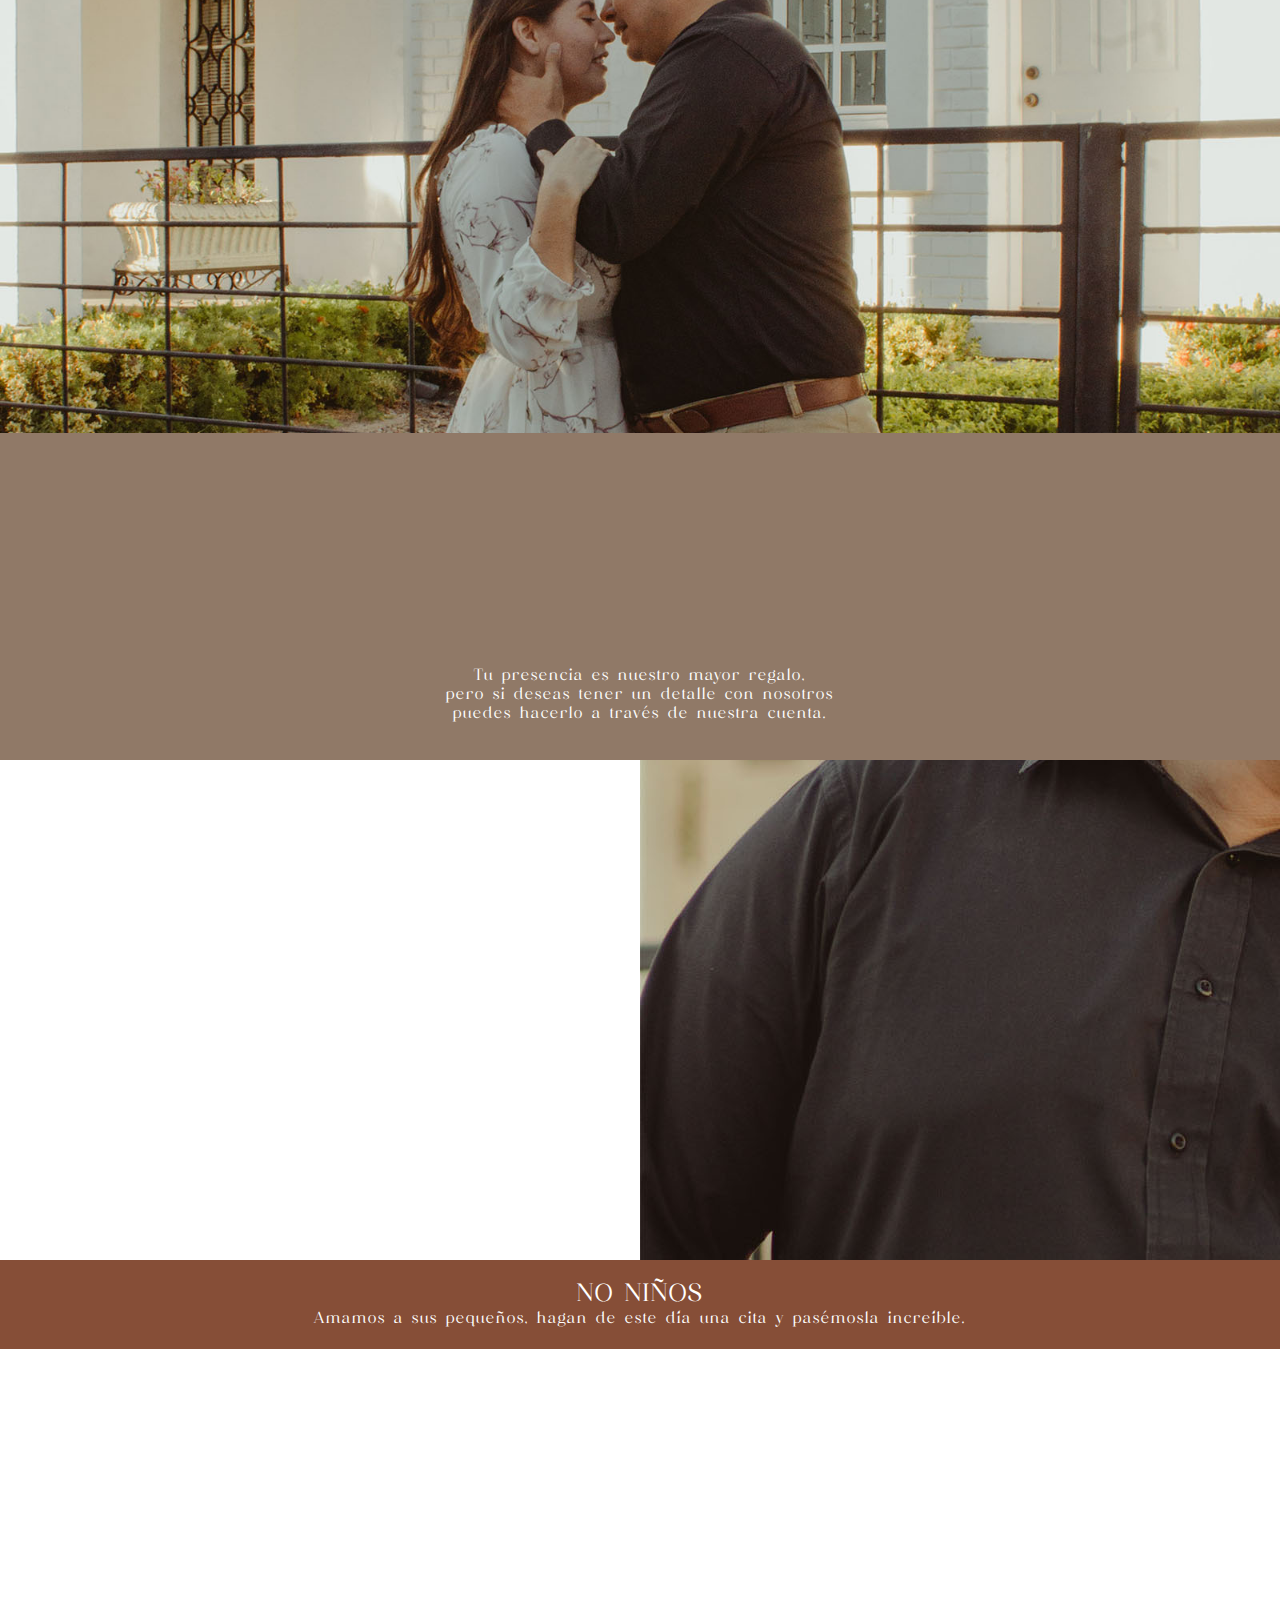
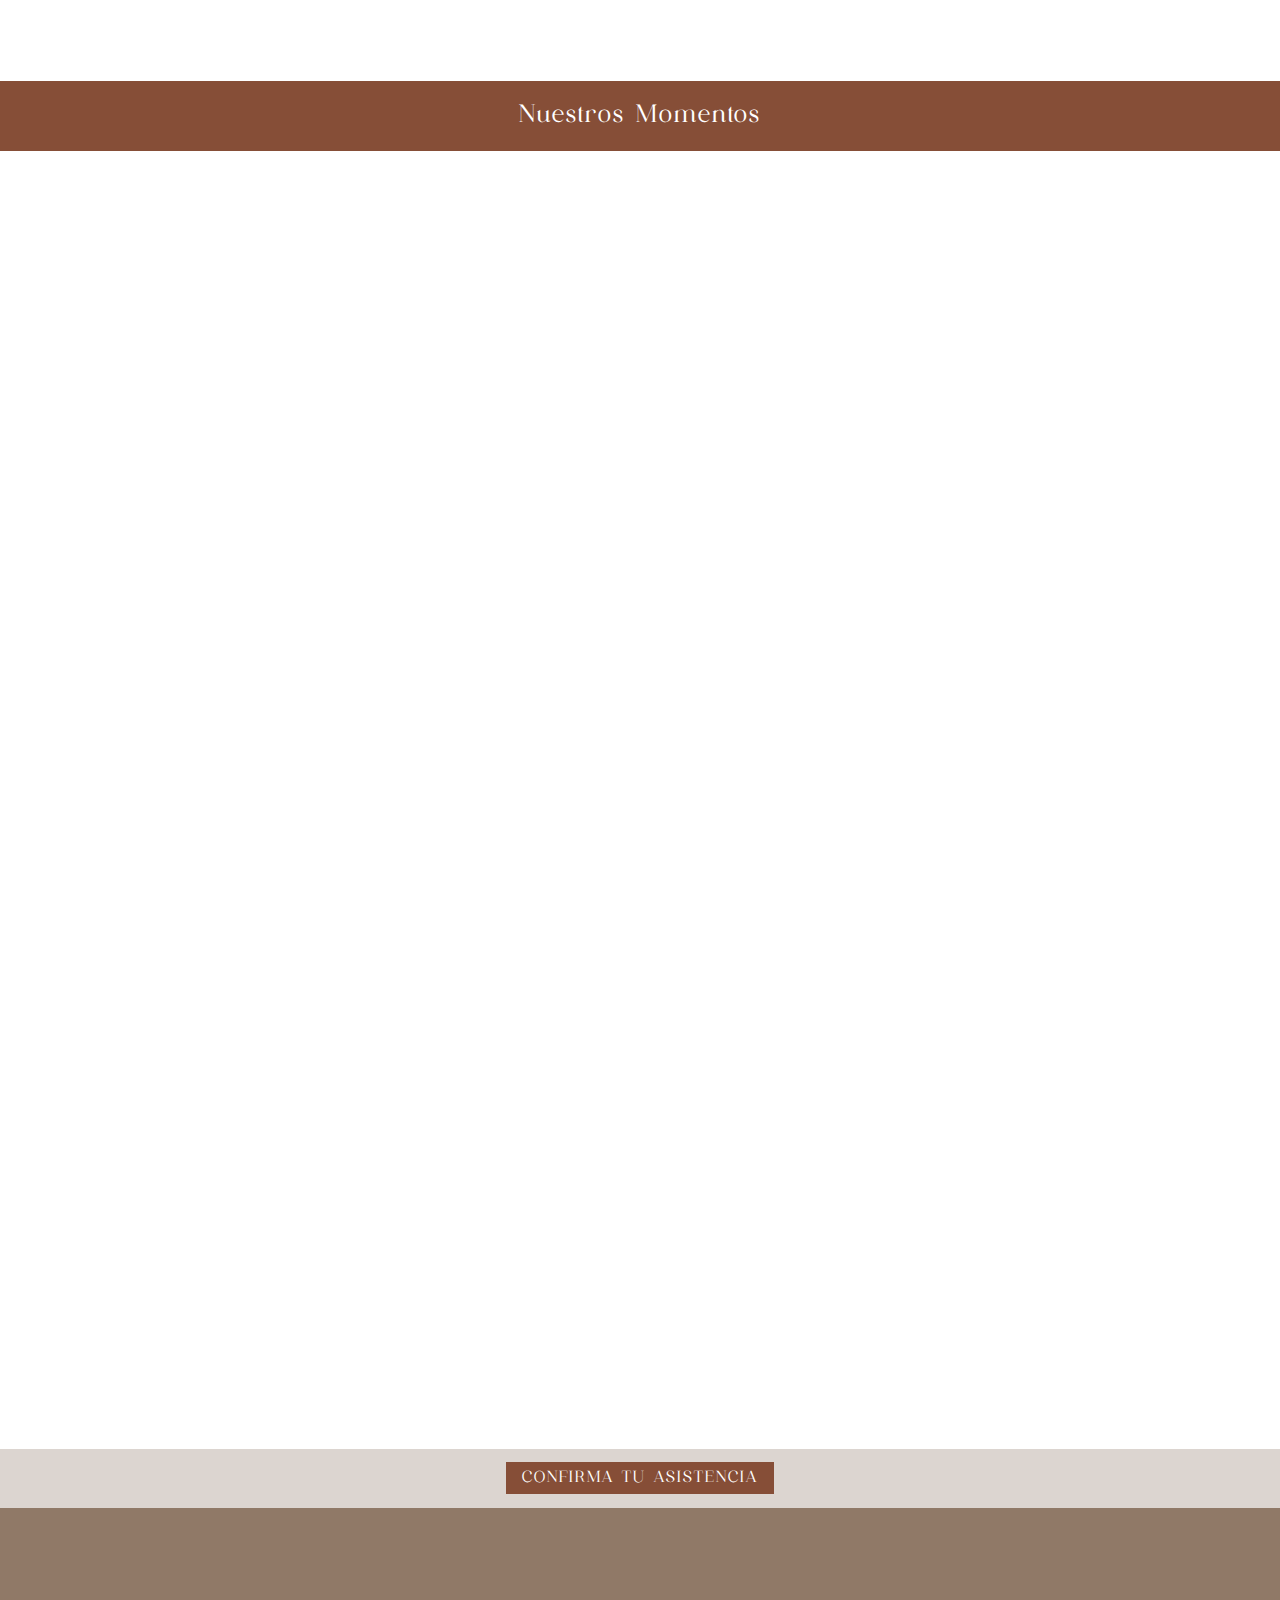
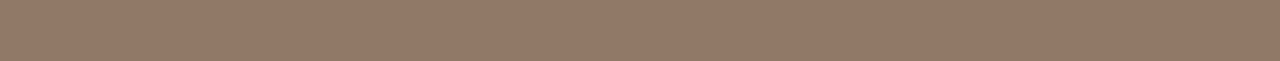
==== commit 7bb4f00a: "fix css" ====
--- a/index.html
+++ b/index.html
@@ -63,8 +63,8 @@
     </section>
 
     <section class="inner-space section-tone-1 accent fx-row">
-        <a href="wa.me/526674945299?text=¡Hola! quiero confirmar mi asistencia a la boda de Keren & Ángel, asistiremos: "
-            class="pill">
+        <a href="https://wa.me/526674945299?text=¡Hola! quiero confirmar mi asistencia a la boda de Keren & Ángel, asistiremos: "
+            target="_blank" class="pill">
             <span>CONFIRMA TU ASISTENCIA</span>
         </a>
     </section>
@@ -72,8 +72,8 @@
 
     <section class="inner-space section-tone-2 accent parents">
         <span class="title-1">NUESTROS PADRES</span>
-        <span class="h-separator"></span>
-        <div class="hidden">
+        <span class="h-greca"></span>
+        <div class="hidden parents-content">
             <div class="fx-column">
                 <p style="text-transform: uppercase;">Padres de la novia</p>
                 <ul>
@@ -83,7 +83,7 @@
             </div>
 
             <div class="fx-column">
-                <p style="text-transform: uppercase;">Padres de novio</p>
+                <p style="text-transform: uppercase;">Padres del novio</p>
                 <ul>
                     <li>María Teresa Díaz de Verdugo</li>
                     <li>Antonio F. Verdugo Rábago</li>
@@ -96,11 +96,11 @@
     <section class="inner-space section-tone-3 white parents">
         <div class="hidden">
             <span class="title-1">NUESTROS PADRINOS</span>
-            <span class="h-separator"></span>
+            <span class="h-greca"></span>
             <div>
                 <ul>
                     <li>Marcelo Díaz Acosta</li>
-                    <li>Graciela Sayas de Acosta</li>
+                    <li>Graciela Sallas de Díaz</li>
                 </ul>
             </div>
         </div>
@@ -110,7 +110,8 @@
         <div class="phrase ">
 
             <div class="overlay fx-column fx-start white text-shadow effect-1">
-                <p class="hidden">Ponme como sello sobre tu corazón, como un sello en tu brazo. Pues el amor es tan
+                <p class="great-phrase hidden">Ponme como sello sobre tu corazón, como un sello en tu brazo. Pues el
+                    amor es tan
                     fuerte como la
                     muerte.
                     <br>
@@ -122,39 +123,42 @@
     </section>
 
 
-    <div class="inner-space section-tone-2 accent rsvp-content">
+    <div class="inner-space section-tone-2 accent rsvp-section">
 
         <h2 class="title-1">ITINERARIO</h2>
 
-        <div class="rsvp-text">
-
-            <div class="rsvp-image">
-                <img id="ceremonyImage" alt="Foto del lugar">
-            </div>
-            <span id="ceremonyTitle" class="rsvp-title"></span>
-            <span id="ceremonyAddress" class="rsvp-address"></span>
-
-            <div class="rsvp-button">
-                <a id="ceremonyMapLink" class="pill font-retro" target="_blank">VER MAPA</a>
-            </div>
-            <div class="rsvp-hour">
-                <span id="ceremonyHour"></span>
-            </div>
-        </div>
-        <span class="h-separator"></span>
-        <div class="rsvp-text">
-
-            <div class="rsvp-image">
-                <img id="rsvpImage" alt="Foto del lugar">
-            </div>
-            <span id="rsvpTitle" class="rsvp-title"></span>
-            <span id="rsvpAddress" class="rsvp-address"></span>
-
-            <div class="rsvp-button">
-                <a id="rsvpMapLink" class="pill font-retro" target="_blank">VER MAPA</a>
-            </div>
-            <div class="rsvp-hour">
-                <span id="cocktailHour"></span>
+        <div class="rsvp-content">
+            <div class="rsvp-text">
+
+                <div class="rsvp-image">
+                    <img id="ceremonyImage" alt="Foto del lugar">
+                </div>
+                <span id="ceremonyTitle" class="rsvp-title"></span>
+                <span id="ceremonyAddress" class="rsvp-address"></span>
+
+                <div class="rsvp-button">
+                    <a id="ceremonyMapLink" class="pill font-retro" target="_blank">VER MAPA</a>
+                </div>
+                <div class="rsvp-hour">
+                    <span id="ceremonyHour"></span>
+                </div>
+            </div>
+            <span class="h-separator"></span>
+            <span class="v-separator"></span>
+            <div class="rsvp-text">
+
+                <div class="rsvp-image">
+                    <img id="rsvpImage" alt="Foto del lugar">
+                </div>
+                <span id="rsvpTitle" class="rsvp-title"></span>
+                <span id="rsvpAddress" class="rsvp-address"></span>
+
+                <div class="rsvp-button">
+                    <a id="rsvpMapLink" class="pill font-retro" target="_blank">VER MAPA</a>
+                </div>
+                <div class="rsvp-hour">
+                    <span id="cocktailHour"></span>
+                </div>
             </div>
         </div>
 
@@ -162,8 +166,8 @@
     </div>
 
     <div class="place-photos">
-        <img src="img/place_photo.jpeg" alt="cielito mio terraza">
-        <img src="img/place_photo_2.jpeg" alt="cielito mio fachada">
+        <img src="img/place_photo.jpg" alt="cielito mio terraza">
+        <img src="img/place_photo_2.jpg" alt="cielito mio fachada">
     </div>
 
     <section class="inner-space section-tone-3 fx-column">
@@ -181,8 +185,8 @@
 
             <div class="gift-option hidden">
                 <h4 class="font-retro gift-option-title">LLuvia de Sobres</h4>
-                <span class="h-separator white"></span>
-                <img data-src="./img/sobres.png" alt="Imagen de Sobre">
+                <span class="h-greca white"></span>
+                <img src="img/sobres.png" alt="Imagen de Sobre">
                 <span class="gift-option-name">
                     Bancoppel
                     <br>
@@ -202,10 +206,14 @@
 
     </section>
 
-    <div class="parallax-container">
+    <div class="parallax-container hidden-xs hidden-sm">
         <div class="parallax">
             <img src="img/photo_banner_2.jpg" alt="">
         </div>
+    </div>
+
+    <div class="banner-2 hidden-md hidden-lg">
+
     </div>
 
     <section class="inner-space section-tone-3 fx-column">
@@ -218,7 +226,7 @@
     <section class="inner-space hotels-section section-tone-2 fx-column hidden">
 
         <span class="title-1 accent">HOSPEDAJE</span>
-        <span class="h-separator"></span>
+        <span class="h-greca"></span>
 
         <img class="icon" src="img/Hotel.png" alt="icono hotel">
 
@@ -229,8 +237,8 @@
 
                 <a class="pill pill-small " href="https://maps.app.goo.gl/hmUAXo9dBwhcJqry9" target="_blank">Ver
                     mapa</a>
-            </div>
-            <span class="h-separator"></span>
+                <span class="h-greca"></span>
+            </div>
 
             <div>
                 <p class="title-2">Hotel One Culiacán Forum <br><span
@@ -238,8 +246,8 @@
 
                 <a class="pill pill-small " href="https://maps.app.goo.gl/bJDbZ7eKKv8dGpgd7" target="_blank">Ver
                     mapa</a>
-            </div>
-            <span class="h-separator"></span>
+                <span class="h-greca"></span>
+            </div>
 
         </div>
 
@@ -282,8 +290,8 @@
     <footer>
         <div class="inner-space section-tone-2 accent">
             <div>
-                <a href="wa.me/526674945299?text=¡Hola! quiero confirmar mi asistencia a la boda de Keren & Ángel, asistiremos: "
-                    class="pill">
+                <a href="https://wa.me/526674945299?text=¡Hola! quiero confirmar mi asistencia a la boda de Keren & Ángel, asistiremos: "
+                    target="_blank" class="pill">
                     <span>CONFIRMA TU ASISTENCIA</span>
                 </a>
             </div>
--- a/styles/styles.css
+++ b/styles/styles.css
@@ -34,6 +34,35 @@
         max-width: 1140px;
     }
 }
+
+/* Extra small devices (phones) */
+@media only screen and (max-width: 600px) {
+    .hidden-xs {
+      display: none !important;
+    }
+  }
+  
+  /* Small devices (tablets) */
+  @media only screen and (min-width: 601px) and (max-width: 768px) {
+    .hidden-sm {
+      display: none !important;
+    }
+  }
+  
+  /* Medium devices (desktops) */
+  @media only screen and (min-width: 769px) and (max-width: 992px) {
+    .hidden-md {
+      display: none !important;
+    }
+  }
+  
+  /* Large devices (large desktops) */
+  @media only screen and (min-width: 993px) {
+    .hidden-lg {
+      display: none !important;
+    }
+  }
+  
 
 .effect-1 {
     background-color: rgba(0, 0, 0, 0.6);
@@ -73,10 +102,19 @@
 .banner-1 {
     position: relative;
     background-image: url('../img/photo_banner.jpg');
-    background-size: 130%;
+    background-size: 100%;
     background-repeat: no-repeat;
     background-position: top center;
-    height: calc(100vh - (78px + 75px));
+    height: 500px;
+}
+
+.banner-2 {
+    position: relative;
+    background-image: url('../img/photo_banner_2.jpg');
+    background-size: 100%;
+    background-repeat: no-repeat;
+    background-position: center center;
+    height: 200px;
 }
 
 .place-photos {
@@ -376,9 +414,13 @@
     gap: 1rem;
 }
 
-.rsvp-content .title-1 {
-    font-size: 2.58rem;
-
+.rsvp-section {
+    flex-direction: column;
+    box-sizing: border-box;
+    display: flex;
+    place-content: stretch flex-start;
+    align-items: stretch;
+    text-align: center;
 }
 
 .rsvp-title {
@@ -394,6 +436,7 @@
     max-width: 100%;
     text-align: center;
     gap: 1rem;
+    min-width: 216px;
 }
 
 .rsvp-address {
@@ -481,6 +524,7 @@
 
 }
 
+.h-greca,
 .h-separator {
     min-width: 100px;
     width: 40%;
@@ -489,6 +533,7 @@
     border-left: none;
 }
 
+.h-greca.white,
 .h-separator.white {
     border-color: white;
 }
@@ -497,7 +542,7 @@
     color: white;
 }
 
-.gift-section .v-separator {
+.v-separator {
     height: 18.75rem;
     border: 0.0625rem solid var(--accent-color);
 }
@@ -657,53 +702,56 @@
         background-size: cover;
         background-size: 116%;
         background-position-y: -12.5rem;
-        height: 25.625rem;
+    }
+
+    .parents-content {
+        flex-direction: row;
+        box-sizing: border-box;
+        display: flex;
+        place-content: center space-evenly;
+        align-items: center;
+        gap: 1rem;
+    }
+
+    .great-phrase {
+        font-size: 2rem;
+    }
+
+    .place-photos {
+        flex-direction: row;
+        box-sizing: border-box;
+        display: flex;
+        place-content: flex-start center;
+        align-items: flex-start;
+    }
+
+    .place-photos img {
+        width: 50%;
     }
 
     .names {
-        font-size: 2.1rem;
+        font-size: 3.1rem;
         display: inline-block;
         line-height: 2.1875rem;
     }
 
-    .ml-10 {
-        margin-left: 2.875rem;
-    }
-
-    .story-section {
-
-        flex-direction: row;
-        box-sizing: border-box;
-        display: flex;
-        place-content: center space-evenly;
-        align-items: center;
-    }
+    .tagline {
+        font-size: 2rem;
+    }
+
+
+
+
 
     .rsvp-content {
         flex-direction: row;
         box-sizing: border-box;
         display: flex;
-        place-content: flex-start space-evenly;
-        align-items: center;
-    }
-
-    .gift-section .gift-options {
-        height: 100%;
-        flex-direction: row;
-        box-sizing: border-box;
-        display: flex;
-        place-content: center space-evenly;
-        align-items: stretch;
-    }
-
-    .confirmation-section {
-        height: 25.625rem;
-
-        background-size: 120%;
-
-        background-position-x: left;
-        background-position-y: bottom;
-    }
+        place-content: flex-start space-around;
+        align-items: flex-start;
+    }
+
+
 
     .hotels-section .hotel-items {
 
@@ -728,55 +776,58 @@
     /* CSS for tablets */
     .header-section {
         background-size: cover;
-        background-size: 120%;
-        background-position-y: -20.75rem;
-        height: 31.875rem;
-    }
-
-    .names {
-        font-size: 3.5rem;
-        display: inline-block;
-        line-height: 3.5rem;
-    }
-
-    .ml-10 {
-        margin-left: 5rem;
-    }
-
-    .story-section {
-
+        background-size: 116%;
+        background-position-y: -30rem;
+    }
+
+    .parents-content {
         flex-direction: row;
         box-sizing: border-box;
         display: flex;
         place-content: center space-evenly;
         align-items: center;
+        gap: 1rem;
+    }
+    .banner-1, .banner-2 {
+        background-position-y: -40rem;
+    }
+
+    .phrase {
+        background-position-y: -30rem;
+    }
+
+    .great-phrase {
+        font-size: 2rem;
+    }
+
+    .place-photos {
+        flex-direction: row;
+        box-sizing: border-box;
+        display: flex;
+        place-content: flex-start center;
+        align-items: flex-start;
+    }
+
+    .place-photos img {
+        width: 50%;
+    }
+
+    .names {
+        font-size: 3.1rem;
+        display: inline-block;
+        line-height: 2.1875rem;
+    }
+
+    .tagline {
+        font-size: 2rem;
     }
 
     .rsvp-content {
         flex-direction: row;
         box-sizing: border-box;
         display: flex;
-        place-content: center;
-        align-items: center;
-        gap: 2rem;
-    }
-
-    .gift-section .gift-options {
-        height: 100%;
-        flex-direction: row;
-        box-sizing: border-box;
-        display: flex;
-        place-content: center space-evenly;
-        align-items: stretch;
-    }
-
-    .confirmation-section {
-        height: 25.625rem;
-
-        background-size: 120%;
-
-        background-position-x: left;
-        background-position-y: bottom;
+        place-content: flex-start space-around;
+        align-items: flex-start;
     }
 
     .hotels-section .hotel-items {
@@ -801,55 +852,58 @@
 
     .header-section {
         background-size: cover;
-        background-size: 100%;
-        background-position-y: -25rem;
-        height: 31.875rem;
+        background-size: 116%;
+        background-position-y: -30rem;
+    }
+
+    .parents-content {
+        flex-direction: row;
+        box-sizing: border-box;
+        display: flex;
+        place-content: center space-evenly;
+        align-items: center;
+        gap: 1rem;
+    }
+    .banner-1, .banner-2 {
+        background-position-y: -40rem;
+    }
+
+    .phrase {
+        background-position-y: -50rem;
+    }
+
+    .great-phrase {
+        font-size: 2rem;
+    }
+
+    .place-photos {
+        flex-direction: row;
+        box-sizing: border-box;
+        display: flex;
+        place-content: flex-start center;
+        align-items: flex-start;
+    }
+
+    .place-photos img {
+        width: 50%;
     }
 
     .names {
-        font-size: 3.5rem;
+        font-size: 3.1rem;
         display: inline-block;
-        line-height: 3.5rem;
-    }
-
-    .ml-10 {
-        margin-left: 5rem;
-    }
-
-    .story-section {
-
-        flex-direction: row;
-        box-sizing: border-box;
-        display: flex;
-        place-content: center center;
-        align-items: center;
+        line-height: 2.1875rem;
+    }
+
+    .tagline {
+        font-size: 2rem;
     }
 
     .rsvp-content {
         flex-direction: row;
         box-sizing: border-box;
         display: flex;
-        place-content: center;
-        align-items: center;
-        gap: 2rem
-    }
-
-    .gift-section .gift-options {
-        height: 100%;
-        flex-direction: row;
-        box-sizing: border-box;
-        display: flex;
-        place-content: center space-evenly;
-        align-items: stretch;
-    }
-
-    .confirmation-section {
-        height: 25.625rem;
-
-        background-size: 120%;
-
-        background-position-x: left;
-        background-position-y: -71.875rem;
+        place-content: flex-start space-around;
+        align-items: flex-start;
     }
 
     .hotels-section .hotel-items {
@@ -875,57 +929,59 @@
     /* CSS for large PCs/desktops */
     .header-section {
         background-size: cover;
-        background-size: 100%;
-        background-position-y: -27rem;
-        height: 44.375rem;
+        background-size: 116%;
+        background-position-y: -30rem;
+    }
+
+    .parents-content {
+        flex-direction: row;
+        box-sizing: border-box;
+        display: flex;
+        place-content: center space-evenly;
+        align-items: center;
+        gap: 1rem;
+    }
+    .banner-1, .banner-2 {
+        background-position-y: -40rem;
+
+    }
+
+    .phrase {
+        background-position-y: -30rem;
+    }
+
+    .great-phrase {
+        font-size: 2rem;
+    }
+
+    .place-photos {
+        flex-direction: row;
+        box-sizing: border-box;
+        display: flex;
+        place-content: flex-start center;
+        align-items: flex-start;
+    }
+
+    .place-photos img {
+        width: 50%;
     }
 
     .names {
-        font-size: 3.5rem;
+        font-size: 3.1rem;
         display: inline-block;
-        line-height: 3.5rem;
-    }
-
-    .ml-10 {
-        margin-left: 5rem;
-    }
-
-    .story-section {
-
-        flex-direction: row;
-        box-sizing: border-box;
-        display: flex;
-        place-content: center center;
-        align-items: center;
-
-        padding: 5rem 0;
+        line-height: 2.1875rem;
+    }
+
+    .tagline {
+        font-size: 2rem;
     }
 
     .rsvp-content {
         flex-direction: row;
         box-sizing: border-box;
         display: flex;
-        place-content: center;
-        align-items: center;
-        gap: 2rem
-    }
-
-    .gift-section .gift-options {
-        height: 100%;
-        flex-direction: row;
-        box-sizing: border-box;
-        display: flex;
-        place-content: center space-evenly;
-        align-items: stretch;
-    }
-
-    .confirmation-section {
-        height: 25.625rem;
-
-        background-size: 115%;
-
-        background-position-x: left;
-        background-position-y: -97.0625rem;
+        place-content: flex-start space-around;
+        align-items: flex-start;
     }
 
     .hotels-section .hotel-items {
@@ -950,57 +1006,59 @@
     /* CSS for large PCs/desktops */
     .header-section {
         background-size: cover;
-        background-size: 100%;
-        background-position-y: -51rem;
-        height: 44.375rem;
+        background-size: 116%;
+        background-position-y: -30rem;
+    }
+
+    .parents-content {
+        flex-direction: row;
+        box-sizing: border-box;
+        display: flex;
+        place-content: center space-evenly;
+        align-items: center;
+        gap: 1rem;
+    }
+    .banner-1, .banner-2 {
+        background-position-y: -40rem;
+
+    }
+
+    .phrase {
+        background-position-y: -30rem;
+    }
+
+    .great-phrase {
+        font-size: 2rem;
+    }
+
+    .place-photos {
+        flex-direction: row;
+        box-sizing: border-box;
+        display: flex;
+        place-content: flex-start center;
+        align-items: flex-start;
+    }
+
+    .place-photos img {
+        width: 50%;
     }
 
     .names {
-        font-size: 3.5rem;
+        font-size: 3.1rem;
         display: inline-block;
-        line-height: 3.5rem;
-    }
-
-    .ml-10 {
-        margin-left: 5rem;
-    }
-
-    .story-section {
-
-        flex-direction: row;
-        box-sizing: border-box;
-        display: flex;
-        place-content: center center;
-        align-items: center;
-
-        padding: 5rem 0;
+        line-height: 2.1875rem;
+    }
+
+    .tagline {
+        font-size: 2rem;
     }
 
     .rsvp-content {
         flex-direction: row;
         box-sizing: border-box;
         display: flex;
-        place-content: center;
-        align-items: center;
-        gap: 2rem
-    }
-
-    .gift-section .gift-options {
-        height: 100%;
-        flex-direction: row;
-        box-sizing: border-box;
-        display: flex;
-        place-content: center space-evenly;
-        align-items: stretch;
-    }
-
-    .confirmation-section {
-        height: 25.625rem;
-
-        background-size: 100%;
-
-        background-position-x: left;
-        background-position-y: -130rem;
+        place-content: flex-start space-around;
+        align-items: flex-start;
     }
 
     .hotels-section .hotel-items {
